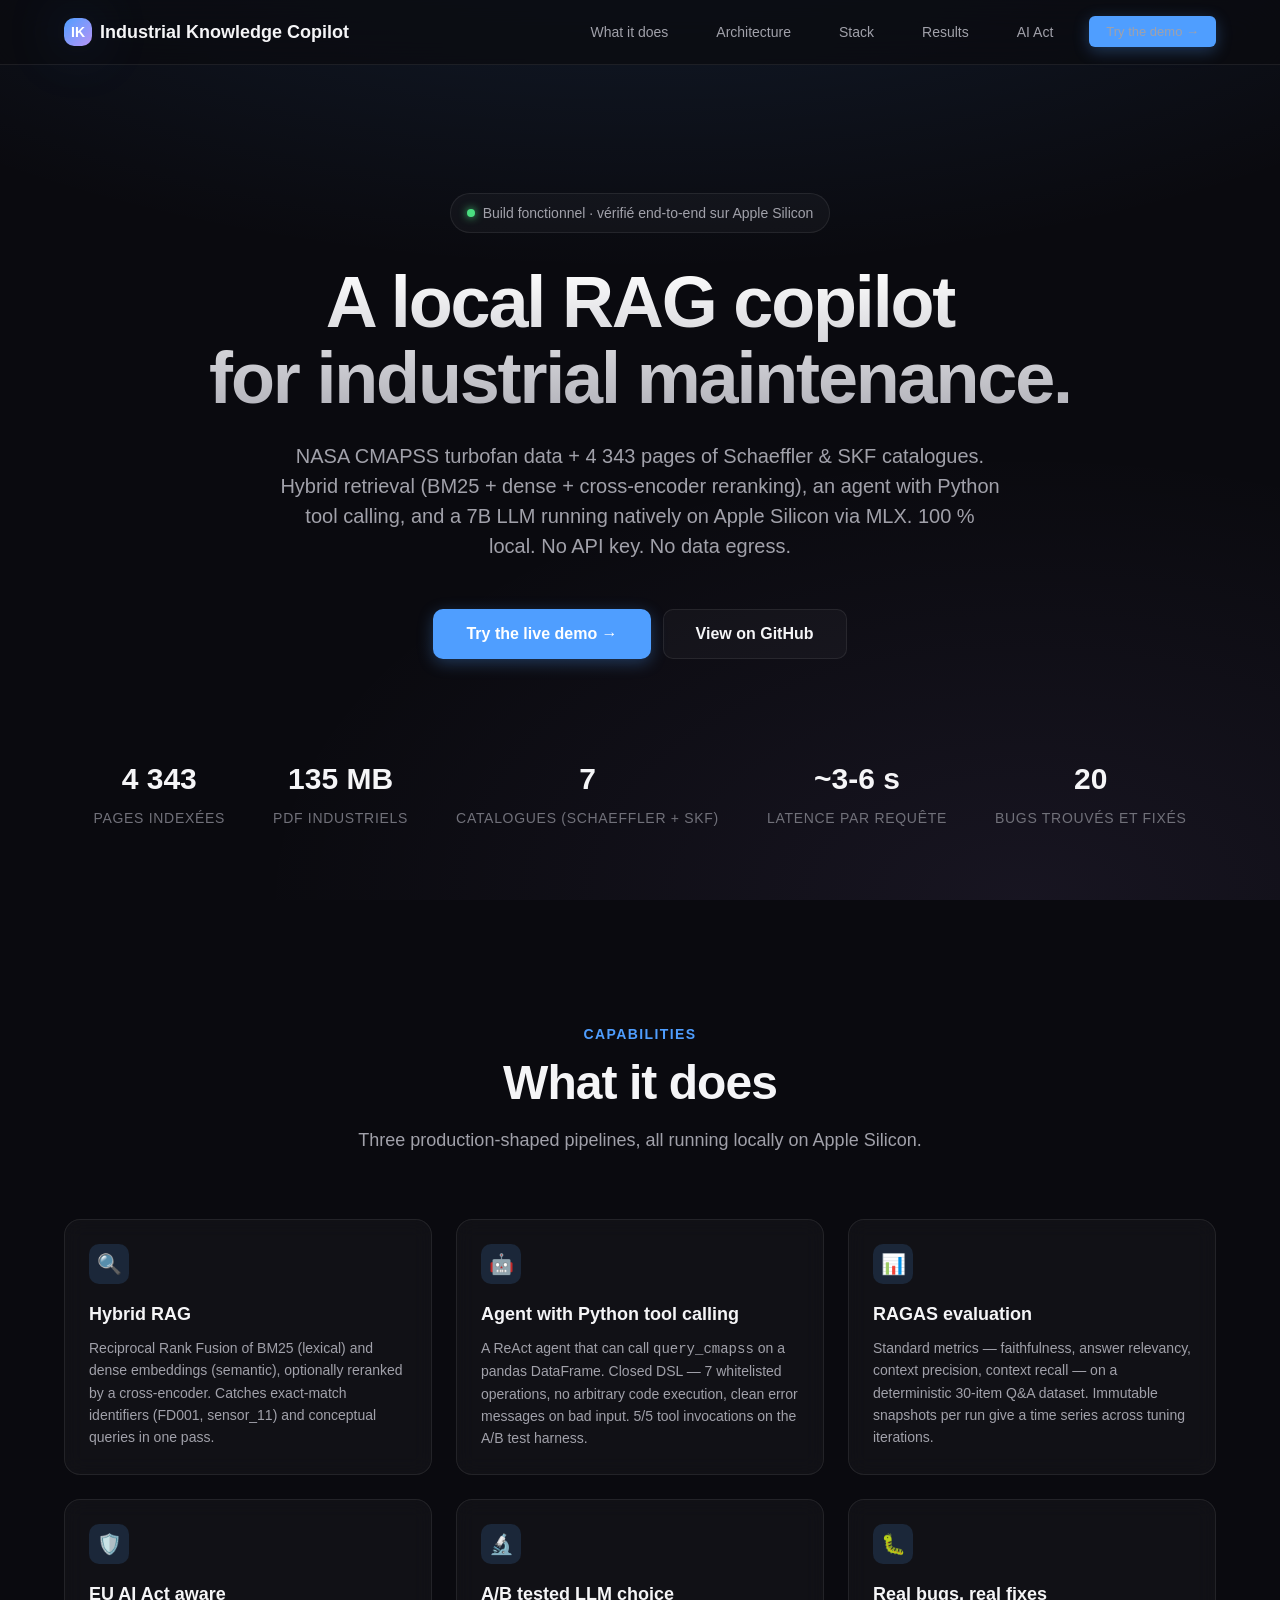
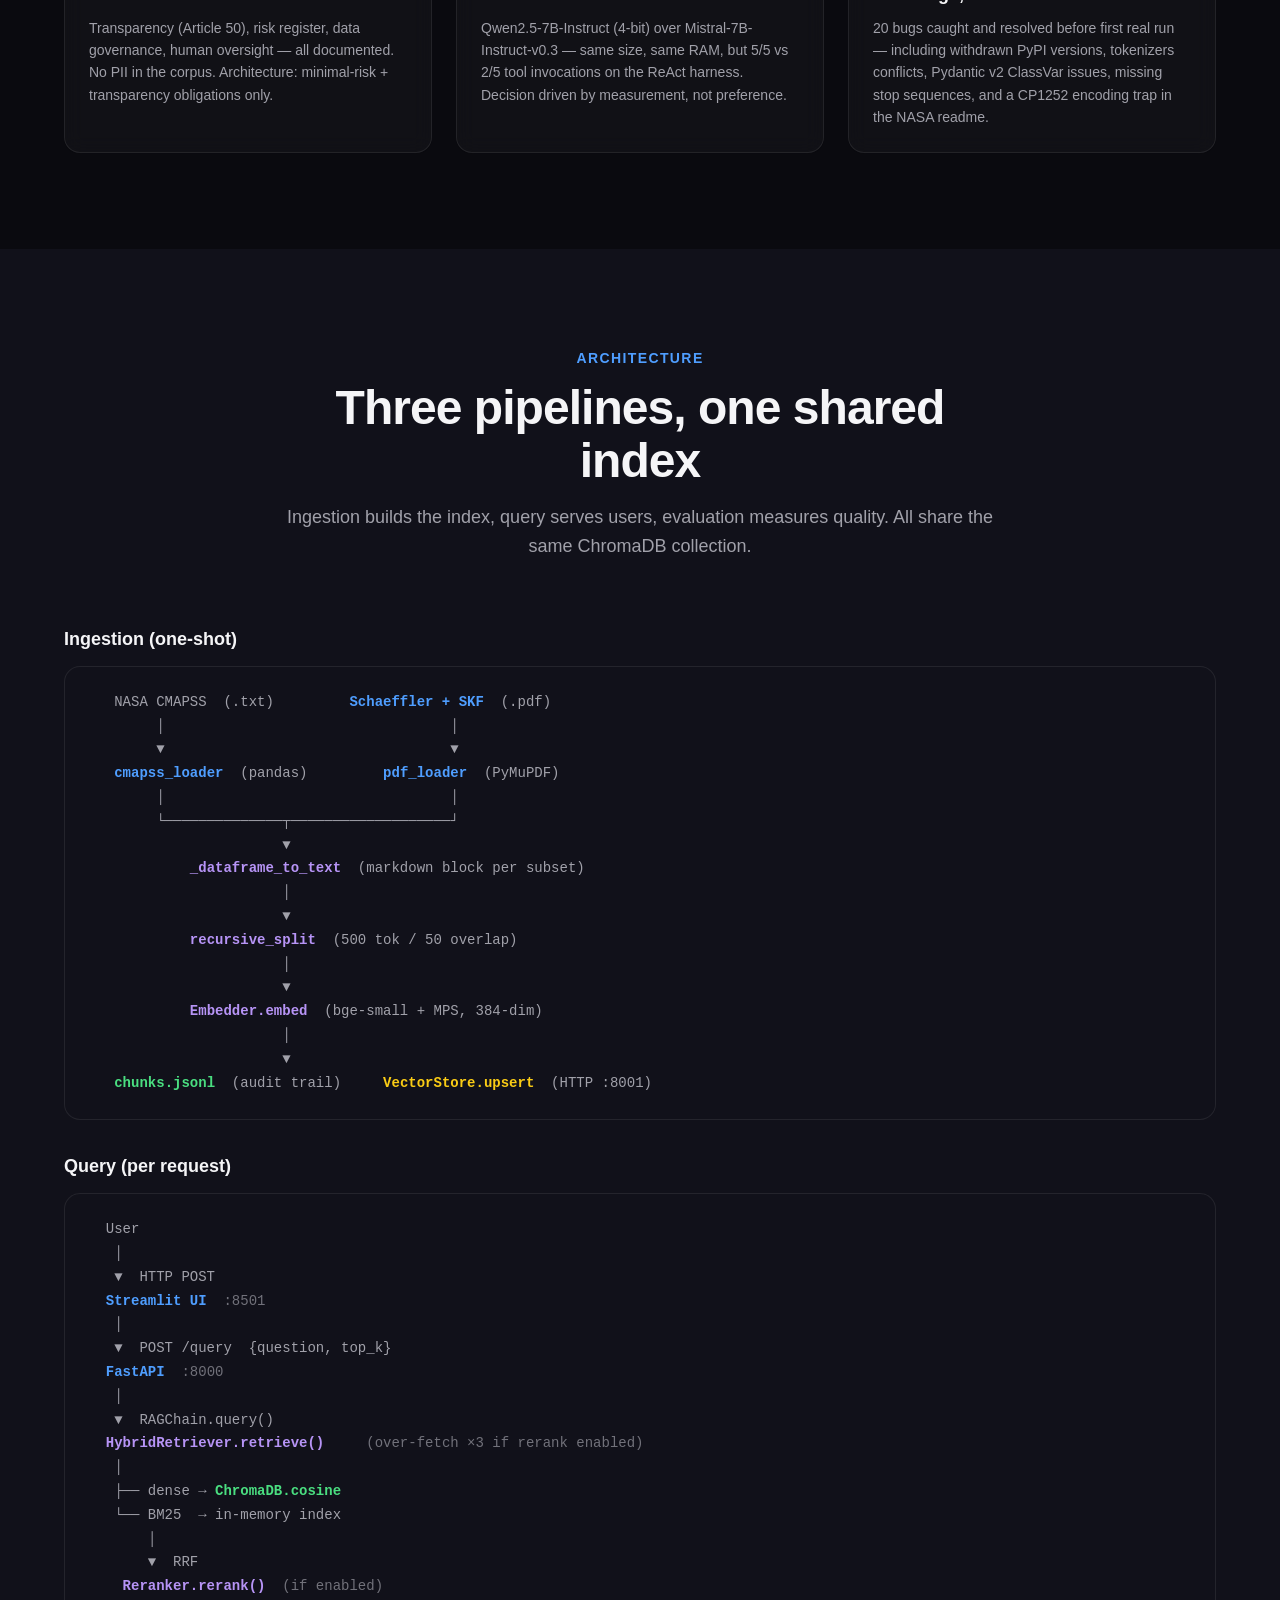
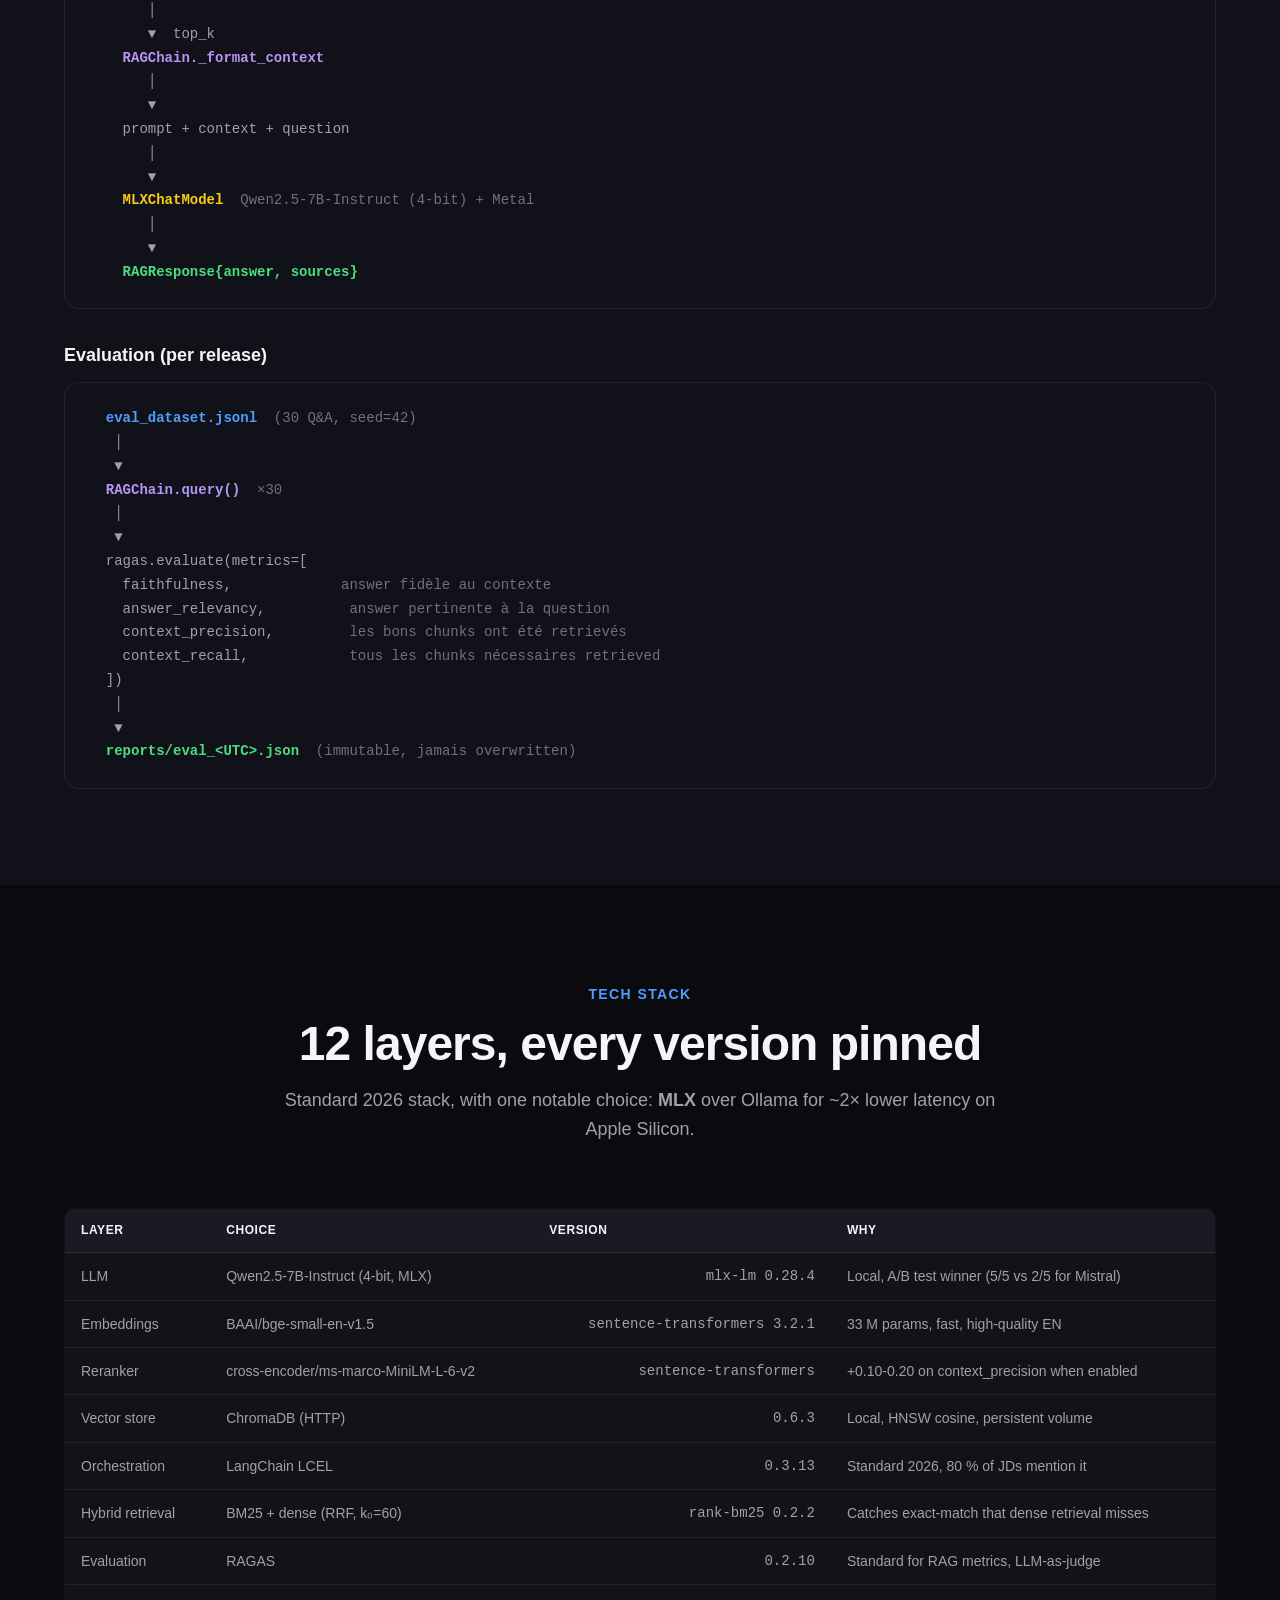
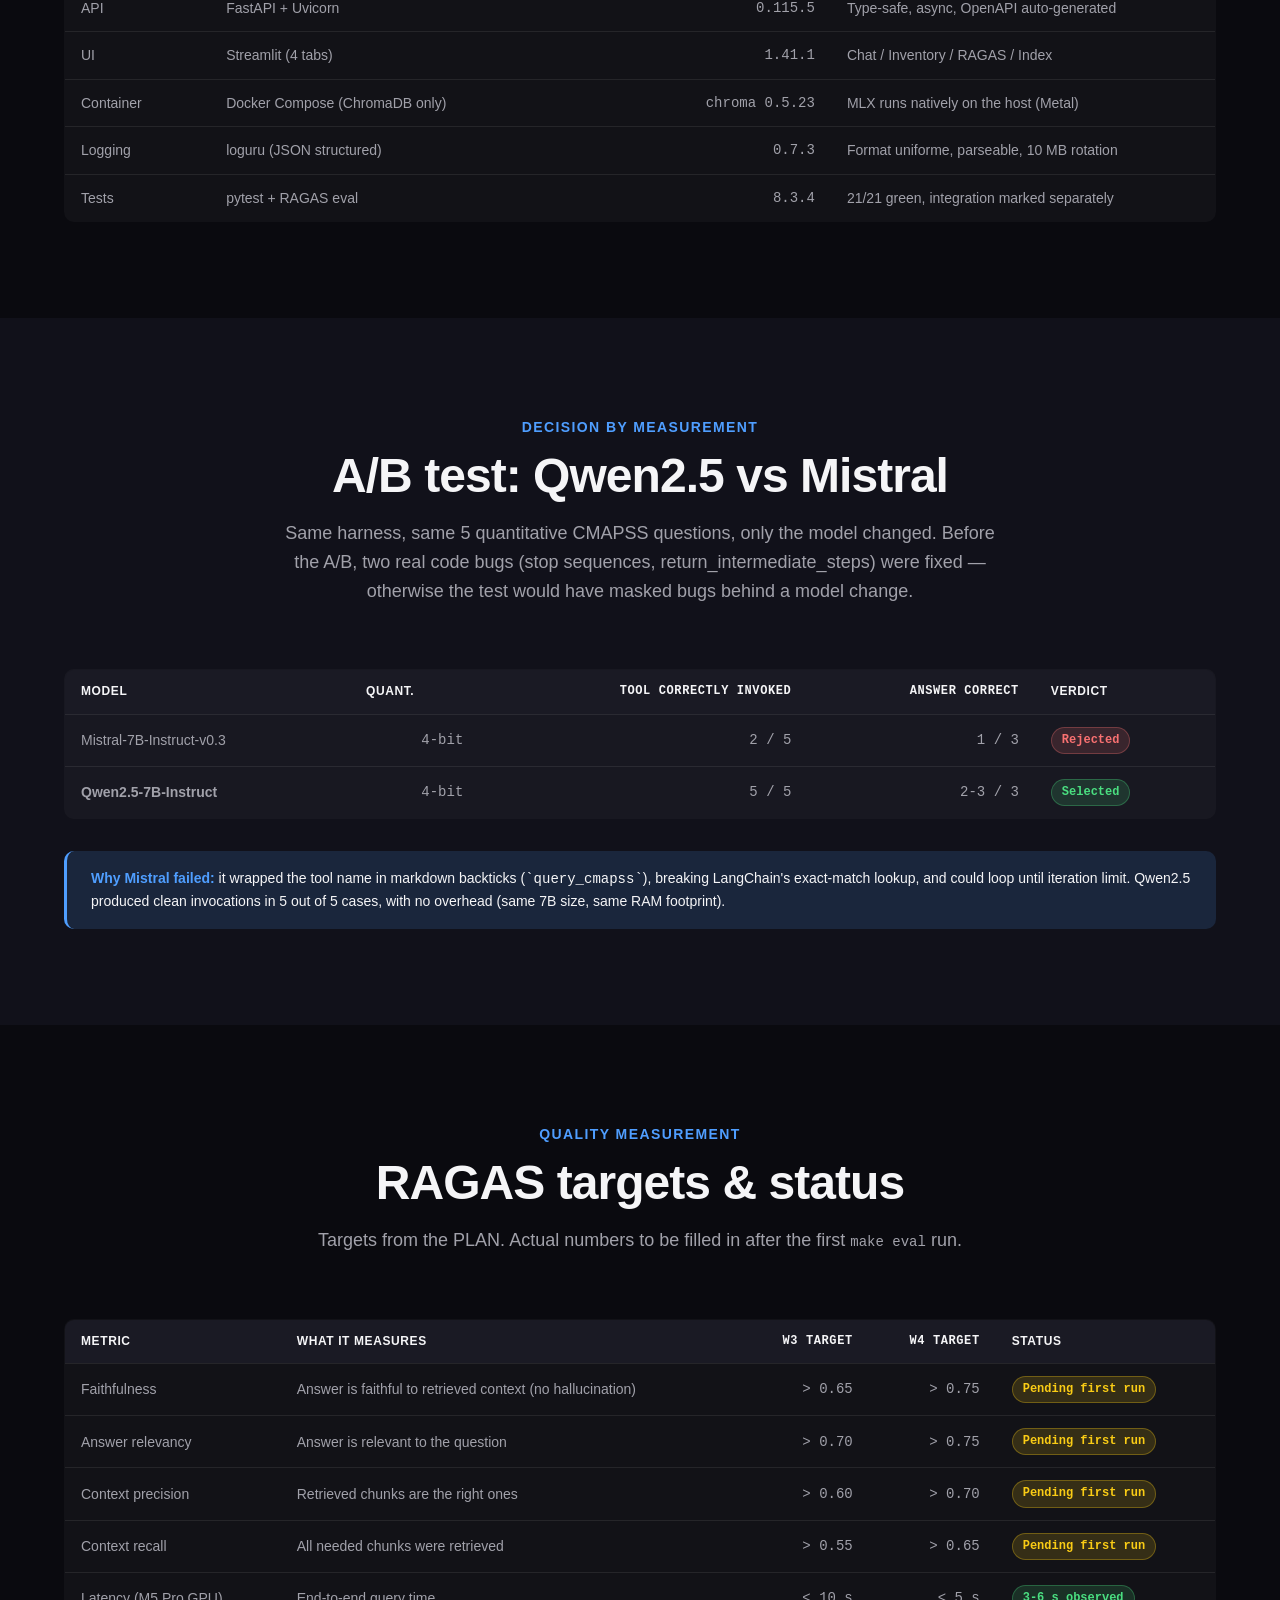
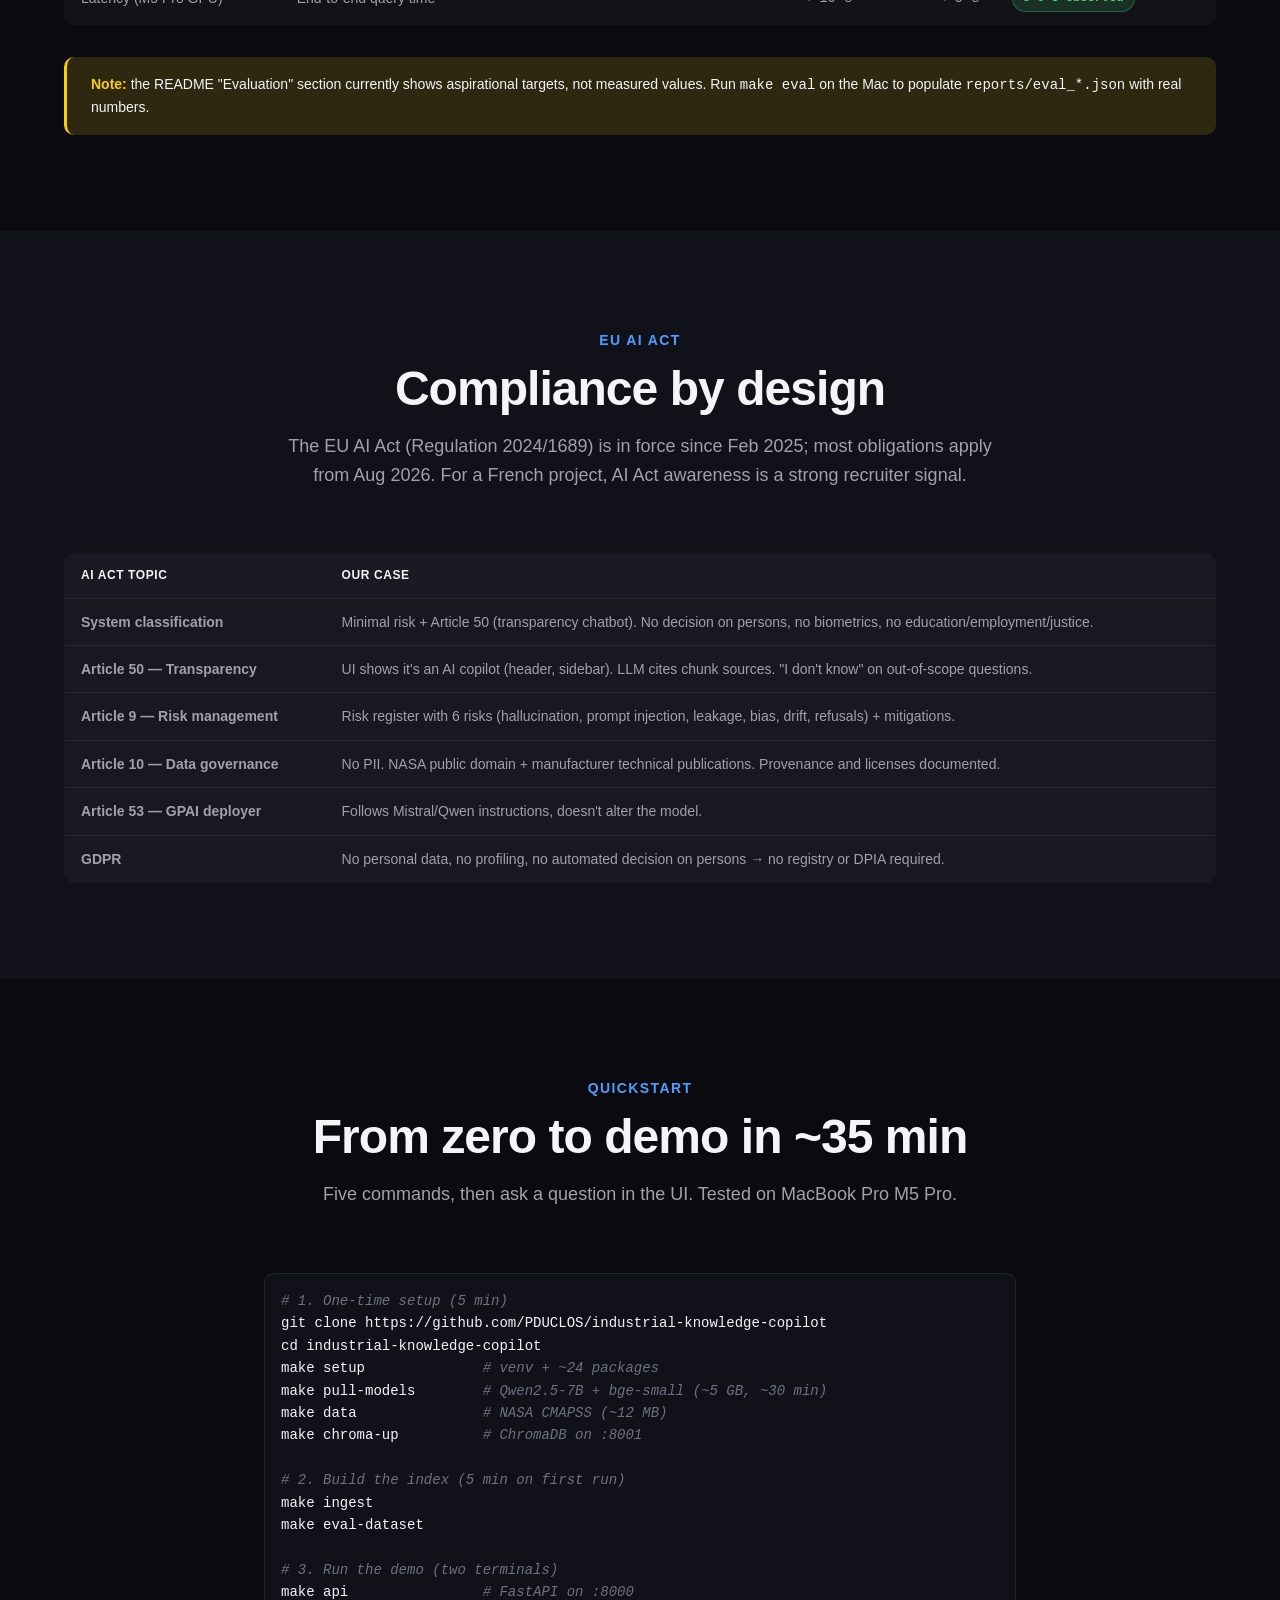
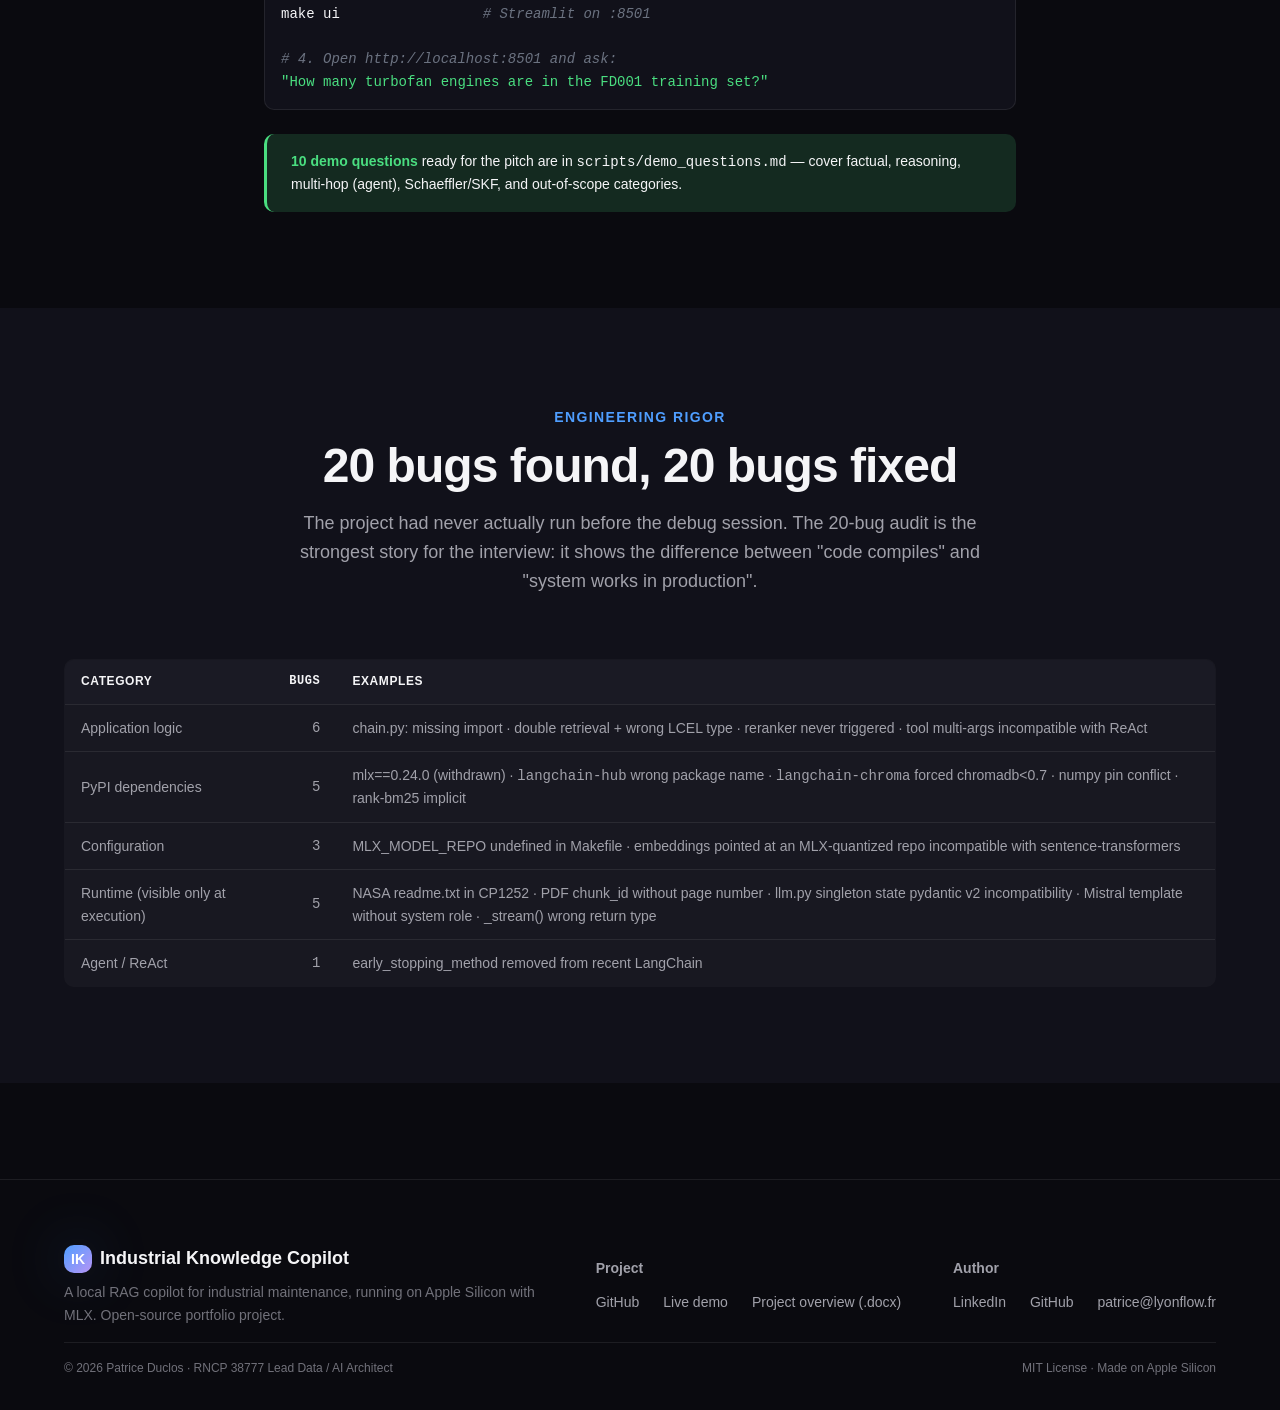
==== web/index.html @ 37fb7a14 "feat(web): pro landing page + interactive chat demo (HTML/CSS/vanilla JS) A static, no-build website" ====
<!DOCTYPE html>
<html lang="en">
<head>
    <meta charset="UTF-8">
    <meta name="viewport" content="width=device-width, initial-scale=1.0">
    <meta name="description" content="Industrial Knowledge Copilot — a local RAG copilot for industrial maintenance, running on Apple Silicon with MLX. Open-source portfolio project by Patrice Duclos.">
    <title>Industrial Knowledge Copilot — local RAG for industrial maintenance</title>
    <link rel="stylesheet" href="styles.css">
    <link rel="icon" href="data:image/svg+xml,%3Csvg xmlns='http://www.w3.org/2000/svg' viewBox='0 0 100 100'%3E%3Crect width='100' height='100' rx='20' fill='%234f9eff'/%3E%3Ctext x='50' y='68' font-size='60' font-family='-apple-system,sans-serif' font-weight='800' fill='white' text-anchor='middle'%3EIK%3C/text%3E%3C/svg%3E">
</head>
<body>

<!-- ============================ HEADER ============================ -->
<header class="site-header">
    <div class="container">
        <a href="index.html" class="brand">
            <div class="brand-mark">IK</div>
            <span>Industrial Knowledge Copilot</span>
        </a>
        <nav class="nav">
            <a href="#what">What it does</a>
            <a href="#architecture">Architecture</a>
            <a href="#stack">Stack</a>
            <a href="#results">Results</a>
            <a href="#ia-act">AI Act</a>
            <a href="demo.html" class="btn btn-primary" style="padding:8px 16px; font-size:13px;">Try the demo →</a>
        </nav>
    </div>
</header>

<!-- ============================ HERO ============================ -->
<section class="hero">
    <div class="container">
        <div class="hero-badge">
            <span class="hero-badge-dot"></span>
            Build fonctionnel · vérifié end-to-end sur Apple Silicon
        </div>

        <h1>A local RAG copilot<br>for industrial maintenance.</h1>

        <p class="lead">
            NASA CMAPSS turbofan data + 4 343 pages of Schaeffler &amp; SKF catalogues.
            Hybrid retrieval (BM25 + dense + cross-encoder reranking), an agent with
            Python tool calling, and a 7B LLM running natively on Apple Silicon via MLX.
            100 % local. No API key. No data egress.
        </p>

        <div class="hero-cta">
            <a href="demo.html" class="btn btn-primary btn-lg">
                Try the live demo →
            </a>
            <a href="https://github.com/PDUCLOS/industrial-knowledge-copilot" class="btn btn-secondary btn-lg">
                View on GitHub
            </a>
        </div>

        <div class="hero-stats">
            <div class="stat">
                <div class="stat-value">4 343</div>
                <div class="stat-label">Pages indexées</div>
            </div>
            <div class="stat">
                <div class="stat-value">135 MB</div>
                <div class="stat-label">PDF industriels</div>
            </div>
            <div class="stat">
                <div class="stat-value">7</div>
                <div class="stat-label">Catalogues (Schaeffler + SKF)</div>
            </div>
            <div class="stat">
                <div class="stat-value">~3-6 s</div>
                <div class="stat-label">Latence par requête</div>
            </div>
            <div class="stat">
                <div class="stat-value">20</div>
                <div class="stat-label">Bugs trouvés et fixés</div>
            </div>
        </div>
    </div>
</section>

<!-- ============================ WHAT IT DOES ============================ -->
<section class="section" id="what">
    <div class="container">
        <div class="section-header">
            <div class="section-eyebrow">Capabilities</div>
            <h2 class="section-title">What it does</h2>
            <p class="section-subtitle">
                Three production-shaped pipelines, all running locally on Apple Silicon.
            </p>
        </div>

        <div class="grid grid-3">
            <div class="card">
                <div class="card-icon">🔍</div>
                <div class="card-title">Hybrid RAG</div>
                <p class="card-text">
                    Reciprocal Rank Fusion of BM25 (lexical) and dense embeddings
                    (semantic), optionally reranked by a cross-encoder. Catches
                    exact-match identifiers (FD001, sensor_11) and conceptual
                    queries in one pass.
                </p>
            </div>

            <div class="card">
                <div class="card-icon">🤖</div>
                <div class="card-title">Agent with Python tool calling</div>
                <p class="card-text">
                    A ReAct agent that can call <code>query_cmapss</code> on a pandas
                    DataFrame. Closed DSL — 7 whitelisted operations, no arbitrary
                    code execution, clean error messages on bad input. 5/5 tool
                    invocations on the A/B test harness.
                </p>
            </div>

            <div class="card">
                <div class="card-icon">📊</div>
                <div class="card-title">RAGAS evaluation</div>
                <p class="card-text">
                    Standard metrics — faithfulness, answer relevancy, context
                    precision, context recall — on a deterministic 30-item Q&amp;A
                    dataset. Immutable snapshots per run give a time series across
                    tuning iterations.
                </p>
            </div>

            <div class="card">
                <div class="card-icon">🛡️</div>
                <div class="card-title">EU AI Act aware</div>
                <p class="card-text">
                    Transparency (Article 50), risk register, data governance,
                    human oversight — all documented. No PII in the corpus.
                    Architecture: minimal-risk + transparency obligations only.
                </p>
            </div>

            <div class="card">
                <div class="card-icon">🔬</div>
                <div class="card-title">A/B tested LLM choice</div>
                <p class="card-text">
                    Qwen2.5-7B-Instruct (4-bit) over Mistral-7B-Instruct-v0.3 — same
                    size, same RAM, but 5/5 vs 2/5 tool invocations on the
                    ReAct harness. Decision driven by measurement, not preference.
                </p>
            </div>

            <div class="card">
                <div class="card-icon">🐛</div>
                <div class="card-title">Real bugs, real fixes</div>
                <p class="card-text">
                    20 bugs caught and resolved before first real run — including
                    withdrawn PyPI versions, tokenizers conflicts, Pydantic v2
                    ClassVar issues, missing stop sequences, and a CP1252
                    encoding trap in the NASA readme.
                </p>
            </div>
        </div>
    </div>
</section>

<!-- ============================ ARCHITECTURE ============================ -->
<section class="section" id="architecture" style="background: var(--bg-secondary);">
    <div class="container">
        <div class="section-header">
            <div class="section-eyebrow">Architecture</div>
            <h2 class="section-title">Three pipelines, one shared index</h2>
            <p class="section-subtitle">
                Ingestion builds the index, query serves users, evaluation measures quality.
                All share the same ChromaDB collection.
            </p>
        </div>

        <h3 class="mt-6" style="font-size: var(--text-lg); margin-bottom: var(--space-3);">Ingestion (one-shot)</h3>
<div class="flow-diagram">   NASA CMAPSS  (.txt)         <span class="accent">Schaeffler + SKF</span>  (.pdf)
        │                                  │
        ▼                                  ▼
   <span class="accent">cmapss_loader</span>  (pandas)         <span class="accent">pdf_loader</span>  (PyMuPDF)
        │                                  │
        └──────────────┬───────────────────┘
                       ▼
            <span class="accent2">_dataframe_to_text</span>  (markdown block per subset)
                       │
                       ▼
            <span class="accent2">recursive_split</span>  (500 tok / 50 overlap)
                       │
                       ▼
            <span class="accent2">Embedder.embed</span>  (bge-small + MPS, 384-dim)
                       │
                       ▼
   <span class="success">chunks.jsonl</span>  (audit trail)     <span class="warning">VectorStore.upsert</span>  (HTTP :8001)</div>

        <h3 class="mt-6" style="font-size: var(--text-lg); margin-bottom: var(--space-3);">Query (per request)</h3>
<div class="flow-diagram">  User
   │
   ▼  HTTP POST
  <span class="accent">Streamlit UI</span>  <span class="dim">:8501</span>
   │
   ▼  POST /query  {question, top_k}
  <span class="accent">FastAPI</span>  <span class="dim">:8000</span>
   │
   ▼  RAGChain.query()
  <span class="accent2">HybridRetriever.retrieve()</span>     <span class="dim">(over-fetch ×3 if rerank enabled)</span>
   │
   ├── dense → <span class="success">ChromaDB.cosine</span>
   └── BM25  → in-memory index
       │
       ▼  RRF
    <span class="accent2">Reranker.rerank()</span>  <span class="dim">(if enabled)</span>
       │
       ▼  top_k
    <span class="accent2">RAGChain._format_context</span>
       │
       ▼
    prompt + context + question
       │
       ▼
    <span class="warning">MLXChatModel</span>  <span class="dim">Qwen2.5-7B-Instruct (4-bit) + Metal</span>
       │
       ▼
    <span class="success">RAGResponse{answer, sources}</span></div>

        <h3 class="mt-6" style="font-size: var(--text-lg); margin-bottom: var(--space-3);">Evaluation (per release)</h3>
<div class="flow-diagram">  <span class="accent">eval_dataset.jsonl</span>  <span class="dim">(30 Q&amp;A, seed=42)</span>
   │
   ▼
  <span class="accent2">RAGChain.query()</span>  <span class="dim">×30</span>
   │
   ▼
  ragas.evaluate(metrics=[
    faithfulness,             <span class="dim">answer fidèle au contexte</span>
    answer_relevancy,          <span class="dim">answer pertinente à la question</span>
    context_precision,         <span class="dim">les bons chunks ont été retrievés</span>
    context_recall,            <span class="dim">tous les chunks nécessaires retrieved</span>
  ])
   │
   ▼
  <span class="success">reports/eval_&lt;UTC&gt;.json</span>  <span class="dim">(immutable, jamais overwritten)</span></div>
    </div>
</section>

<!-- ============================ STACK ============================ -->
<section class="section" id="stack">
    <div class="container">
        <div class="section-header">
            <div class="section-eyebrow">Tech stack</div>
            <h2 class="section-title">12 layers, every version pinned</h2>
            <p class="section-subtitle">
                Standard 2026 stack, with one notable choice: <strong>MLX</strong> over Ollama
                for ~2× lower latency on Apple Silicon.
            </p>
        </div>

        <div style="overflow-x:auto;">
        <table class="data-table">
            <thead>
                <tr>
                    <th>Layer</th>
                    <th>Choice</th>
                    <th>Version</th>
                    <th>Why</th>
                </tr>
            </thead>
            <tbody>
                <tr><td>LLM</td><td>Qwen2.5-7B-Instruct (4-bit, MLX)</td><td class="num">mlx-lm 0.28.4</td><td>Local, A/B test winner (5/5 vs 2/5 for Mistral)</td></tr>
                <tr><td>Embeddings</td><td>BAAI/bge-small-en-v1.5</td><td class="num">sentence-transformers 3.2.1</td><td>33 M params, fast, high-quality EN</td></tr>
                <tr><td>Reranker</td><td>cross-encoder/ms-marco-MiniLM-L-6-v2</td><td class="num">sentence-transformers</td><td>+0.10-0.20 on context_precision when enabled</td></tr>
                <tr><td>Vector store</td><td>ChromaDB (HTTP)</td><td class="num">0.6.3</td><td>Local, HNSW cosine, persistent volume</td></tr>
                <tr><td>Orchestration</td><td>LangChain LCEL</td><td class="num">0.3.13</td><td>Standard 2026, 80 % of JDs mention it</td></tr>
                <tr><td>Hybrid retrieval</td><td>BM25 + dense (RRF, k₀=60)</td><td class="num">rank-bm25 0.2.2</td><td>Catches exact-match that dense retrieval misses</td></tr>
                <tr><td>Evaluation</td><td>RAGAS</td><td class="num">0.2.10</td><td>Standard for RAG metrics, LLM-as-judge</td></tr>
                <tr><td>API</td><td>FastAPI + Uvicorn</td><td class="num">0.115.5</td><td>Type-safe, async, OpenAPI auto-generated</td></tr>
                <tr><td>UI</td><td>Streamlit (4 tabs)</td><td class="num">1.41.1</td><td>Chat / Inventory / RAGAS / Index</td></tr>
                <tr><td>Container</td><td>Docker Compose (ChromaDB only)</td><td class="num">chroma 0.5.23</td><td>MLX runs natively on the host (Metal)</td></tr>
                <tr><td>Logging</td><td>loguru (JSON structured)</td><td class="num">0.7.3</td><td>Format uniforme, parseable, 10 MB rotation</td></tr>
                <tr><td>Tests</td><td>pytest + RAGAS eval</td><td class="num">8.3.4</td><td>21/21 green, integration marked separately</td></tr>
            </tbody>
        </table>
        </div>
    </div>
</section>

<!-- ============================ A/B TEST ============================ -->
<section class="section" id="ab-test" style="background: var(--bg-secondary);">
    <div class="container">
        <div class="section-header">
            <div class="section-eyebrow">Decision by measurement</div>
            <h2 class="section-title">A/B test: Qwen2.5 vs Mistral</h2>
            <p class="section-subtitle">
                Same harness, same 5 quantitative CMAPSS questions, only the model changed.
                Before the A/B, two real code bugs (stop sequences, return_intermediate_steps)
                were fixed — otherwise the test would have masked bugs behind a model change.
            </p>
        </div>

        <div style="overflow-x:auto;">
        <table class="data-table">
            <thead>
                <tr>
                    <th>Model</th>
                    <th>Quant.</th>
                    <th class="num">Tool correctly invoked</th>
                    <th class="num">Answer correct</th>
                    <th>Verdict</th>
                </tr>
            </thead>
            <tbody>
                <tr>
                    <td>Mistral-7B-Instruct-v0.3</td>
                    <td class="num">4-bit</td>
                    <td class="num">2 / 5</td>
                    <td class="num">1 / 3</td>
                    <td><span class="badge badge-danger">Rejected</span></td>
                </tr>
                <tr>
                    <td><strong>Qwen2.5-7B-Instruct</strong></td>
                    <td class="num">4-bit</td>
                    <td class="num">5 / 5</td>
                    <td class="num">2-3 / 3</td>
                    <td><span class="badge badge-success">Selected</span></td>
                </tr>
            </tbody>
        </table>
        </div>

        <div class="callout mt-6">
            <strong>Why Mistral failed:</strong> it wrapped the tool name in markdown
            backticks (<code>`query_cmapss`</code>), breaking LangChain's exact-match lookup,
            and could loop until iteration limit. Qwen2.5 produced clean invocations
            in 5 out of 5 cases, with no overhead (same 7B size, same RAM footprint).
        </div>
    </div>
</section>

<!-- ============================ RESULTS ============================ -->
<section class="section" id="results">
    <div class="container">
        <div class="section-header">
            <div class="section-eyebrow">Quality measurement</div>
            <h2 class="section-title">RAGAS targets &amp; status</h2>
            <p class="section-subtitle">
                Targets from the PLAN. Actual numbers to be filled in after the first
                <code>make eval</code> run.
            </p>
        </div>

        <div style="overflow-x:auto;">
        <table class="data-table">
            <thead>
                <tr>
                    <th>Metric</th>
                    <th>What it measures</th>
                    <th class="num">W3 target</th>
                    <th class="num">W4 target</th>
                    <th>Status</th>
                </tr>
            </thead>
            <tbody>
                <tr>
                    <td>Faithfulness</td>
                    <td>Answer is faithful to retrieved context (no hallucination)</td>
                    <td class="num">&gt; 0.65</td>
                    <td class="num">&gt; 0.75</td>
                    <td><span class="badge badge-warning">Pending first run</span></td>
                </tr>
                <tr>
                    <td>Answer relevancy</td>
                    <td>Answer is relevant to the question</td>
                    <td class="num">&gt; 0.70</td>
                    <td class="num">&gt; 0.75</td>
                    <td><span class="badge badge-warning">Pending first run</span></td>
                </tr>
                <tr>
                    <td>Context precision</td>
                    <td>Retrieved chunks are the right ones</td>
                    <td class="num">&gt; 0.60</td>
                    <td class="num">&gt; 0.70</td>
                    <td><span class="badge badge-warning">Pending first run</span></td>
                </tr>
                <tr>
                    <td>Context recall</td>
                    <td>All needed chunks were retrieved</td>
                    <td class="num">&gt; 0.55</td>
                    <td class="num">&gt; 0.65</td>
                    <td><span class="badge badge-warning">Pending first run</span></td>
                </tr>
                <tr>
                    <td>Latency (M5 Pro GPU)</td>
                    <td>End-to-end query time</td>
                    <td class="num">&lt; 10 s</td>
                    <td class="num">&lt; 5 s</td>
                    <td><span class="badge badge-success">3-6 s observed</span></td>
                </tr>
            </tbody>
        </table>
        </div>

        <div class="callout callout-warning mt-6">
            <strong>Note:</strong> the README "Evaluation" section currently shows
            aspirational targets, not measured values. Run <code>make eval</code> on
            the Mac to populate <code>reports/eval_*.json</code> with real numbers.
        </div>
    </div>
</section>

<!-- ============================ AI ACT ============================ -->
<section class="section" id="ia-act" style="background: var(--bg-secondary);">
    <div class="container">
        <div class="section-header">
            <div class="section-eyebrow">EU AI Act</div>
            <h2 class="section-title">Compliance by design</h2>
            <p class="section-subtitle">
                The EU AI Act (Regulation 2024/1689) is in force since Feb 2025; most
                obligations apply from Aug 2026. For a French project, AI Act
                awareness is a strong recruiter signal.
            </p>
        </div>

        <div style="overflow-x:auto;">
        <table class="data-table">
            <thead>
                <tr>
                    <th>AI Act topic</th>
                    <th>Our case</th>
                </tr>
            </thead>
            <tbody>
                <tr><td><strong>System classification</strong></td><td>Minimal risk + Article 50 (transparency chatbot). No decision on persons, no biometrics, no education/employment/justice.</td></tr>
                <tr><td><strong>Article 50 — Transparency</strong></td><td>UI shows it's an AI copilot (header, sidebar). LLM cites chunk sources. "I don't know" on out-of-scope questions.</td></tr>
                <tr><td><strong>Article 9 — Risk management</strong></td><td>Risk register with 6 risks (hallucination, prompt injection, leakage, bias, drift, refusals) + mitigations.</td></tr>
                <tr><td><strong>Article 10 — Data governance</strong></td><td>No PII. NASA public domain + manufacturer technical publications. Provenance and licenses documented.</td></tr>
                <tr><td><strong>Article 53 — GPAI deployer</strong></td><td>Follows Mistral/Qwen instructions, doesn't alter the model.</td></tr>
                <tr><td><strong>GDPR</strong></td><td>No personal data, no profiling, no automated decision on persons → no registry or DPIA required.</td></tr>
            </tbody>
        </table>
        </div>
    </div>
</section>

<!-- ============================ QUICKSTART ============================ -->
<section class="section" id="quickstart">
    <div class="container-narrow">
        <div class="section-header">
            <div class="section-eyebrow">Quickstart</div>
            <h2 class="section-title">From zero to demo in ~35 min</h2>
            <p class="section-subtitle">
                Five commands, then ask a question in the UI. Tested on MacBook Pro M5 Pro.
            </p>
        </div>

        <pre class="code-block"><span class="c"># 1. One-time setup (5 min)</span>
git clone https://github.com/PDUCLOS/industrial-knowledge-copilot
cd industrial-knowledge-copilot
make setup              <span class="c"># venv + ~24 packages</span>
make pull-models        <span class="c"># Qwen2.5-7B + bge-small (~5 GB, ~30 min)</span>
make data               <span class="c"># NASA CMAPSS (~12 MB)</span>
make chroma-up          <span class="c"># ChromaDB on :8001</span>

<span class="c"># 2. Build the index (5 min on first run)</span>
make ingest
make eval-dataset

<span class="c"># 3. Run the demo (two terminals)</span>
make api                <span class="c"># FastAPI on :8000</span>
make ui                 <span class="c"># Streamlit on :8501</span>

<span class="c"># 4. Open http://localhost:8501 and ask:</span>
<span class="s">"How many turbofan engines are in the FD001 training set?"</span></pre>

        <div class="callout callout-success mt-5">
            <strong>10 demo questions</strong> ready for the pitch are in
            <code>scripts/demo_questions.md</code> — cover factual, reasoning,
            multi-hop (agent), Schaeffler/SKF, and out-of-scope categories.
        </div>
    </div>
</section>

<!-- ============================ BUGS ============================ -->
<section class="section" id="bugs" style="background: var(--bg-secondary);">
    <div class="container">
        <div class="section-header">
            <div class="section-eyebrow">Engineering rigor</div>
            <h2 class="section-title">20 bugs found, 20 bugs fixed</h2>
            <p class="section-subtitle">
                The project had never actually run before the debug session. The
                20-bug audit is the strongest story for the interview: it shows the
                difference between "code compiles" and "system works in production".
            </p>
        </div>

        <div style="overflow-x:auto;">
        <table class="data-table">
            <thead>
                <tr>
                    <th>Category</th>
                    <th class="num">Bugs</th>
                    <th>Examples</th>
                </tr>
            </thead>
            <tbody>
                <tr>
                    <td>Application logic</td>
                    <td class="num">6</td>
                    <td>chain.py: missing import · double retrieval + wrong LCEL type · reranker never triggered · tool multi-args incompatible with ReAct</td>
                </tr>
                <tr>
                    <td>PyPI dependencies</td>
                    <td class="num">5</td>
                    <td>mlx==0.24.0 (withdrawn) · <code>langchain-hub</code> wrong package name · <code>langchain-chroma</code> forced chromadb&lt;0.7 · numpy pin conflict · rank-bm25 implicit</td>
                </tr>
                <tr>
                    <td>Configuration</td>
                    <td class="num">3</td>
                    <td>MLX_MODEL_REPO undefined in Makefile · embeddings pointed at an MLX-quantized repo incompatible with sentence-transformers</td>
                </tr>
                <tr>
                    <td>Runtime (visible only at execution)</td>
                    <td class="num">5</td>
                    <td>NASA readme.txt in CP1252 · PDF chunk_id without page number · llm.py singleton state pydantic v2 incompatibility · Mistral template without system role · _stream() wrong return type</td>
                </tr>
                <tr>
                    <td>Agent / ReAct</td>
                    <td class="num">1</td>
                    <td>early_stopping_method removed from recent LangChain</td>
                </tr>
            </tbody>
        </table>
        </div>
    </div>
</section>

<!-- ============================ FOOTER ============================ -->
<footer class="site-footer">
    <div class="container">
        <div class="flex flex-between">
            <div>
                <div class="brand" style="margin-bottom: 8px;">
                    <div class="brand-mark">IK</div>
                    <span>Industrial Knowledge Copilot</span>
                </div>
                <p class="dim" style="max-width: 480px;">
                    A local RAG copilot for industrial maintenance, running on Apple
                    Silicon with MLX. Open-source portfolio project.
                </p>
            </div>
            <div>
                <h4 style="font-size: var(--text-sm); color: var(--text-secondary); margin-bottom: 12px;">Project</h4>
                <div class="footer-links">
                    <a href="https://github.com/PDUCLOS/industrial-knowledge-copilot">GitHub</a>
                    <a href="demo.html">Live demo</a>
                    <a href="docs/PROJECT_OVERVIEW.docx">Project overview (.docx)</a>
                </div>
            </div>
            <div>
                <h4 style="font-size: var(--text-sm); color: var(--text-secondary); margin-bottom: 12px;">Author</h4>
                <div class="footer-links">
                    <a href="https://www.linkedin.com/in/patriceduclos/">LinkedIn</a>
                    <a href="https://github.com/PDUCLOS">GitHub</a>
                    <a href="mailto:patrice@lyonflow.fr">patrice@lyonflow.fr</a>
                </div>
            </div>
        </div>
        <div class="footer-meta">
            <span>© 2026 Patrice Duclos · RNCP 38777 Lead Data / AI Architect</span>
            <span>MIT License · Made on Apple Silicon</span>
        </div>
    </div>
</footer>

</body>
</html>
---- web/styles.css ----
/* ===========================================================================
   Industrial Knowledge Copilot — styles.css
   Modern dark-mode design, glassmorphism, responsive.
   No external dependencies. All system fonts.
   =========================================================================== */

/* ---- Design tokens (CSS custom properties) -------------------------------- */

:root {
    /* Color palette */
    --bg-primary: #0a0a0f;
    --bg-secondary: #11111a;
    --bg-tertiary: #1a1a24;
    --surface: rgba(255, 255, 255, 0.03);
    --surface-hover: rgba(255, 255, 255, 0.06);
    --border: rgba(255, 255, 255, 0.08);
    --border-hover: rgba(255, 255, 255, 0.16);

    --text-primary: #f5f5f7;
    --text-secondary: #a1a1aa;
    --text-tertiary: #71717a;
    --text-inverse: #0a0a0f;

    --accent: #4f9eff;
    --accent-hover: #6bb1ff;
    --accent-dim: rgba(79, 158, 255, 0.15);
    --accent2: #b794f6;
    --accent2-dim: rgba(183, 148, 246, 0.15);

    --success: #4ade80;
    --success-dim: rgba(74, 222, 128, 0.15);
    --warning: #facc15;
    --warning-dim: rgba(250, 204, 21, 0.15);
    --danger: #f87171;
    --danger-dim: rgba(248, 113, 113, 0.15);

    /* Typography */
    --font-sans: -apple-system, BlinkMacSystemFont, "Segoe UI", "Inter",
        Roboto, "Helvetica Neue", Arial, sans-serif;
    --font-mono: "SF Mono", "JetBrains Mono", Menlo, Monaco, Consolas,
        "Liberation Mono", "Courier New", monospace;

    --text-xs: 0.75rem;     /* 12px */
    --text-sm: 0.875rem;    /* 14px */
    --text-base: 1rem;      /* 16px */
    --text-lg: 1.125rem;    /* 18px */
    --text-xl: 1.25rem;     /* 20px */
    --text-2xl: 1.5rem;     /* 24px */
    --text-3xl: 1.875rem;   /* 30px */
    --text-4xl: 2.25rem;    /* 36px */
    --text-5xl: 3rem;       /* 48px */
    --text-6xl: 3.75rem;    /* 60px */
    --text-7xl: 4.5rem;     /* 72px */

    /* Spacing scale */
    --space-1: 0.25rem;  /* 4px */
    --space-2: 0.5rem;   /* 8px */
    --space-3: 0.75rem;  /* 12px */
    --space-4: 1rem;     /* 16px */
    --space-5: 1.5rem;   /* 24px */
    --space-6: 2rem;     /* 32px */
    --space-8: 3rem;     /* 48px */
    --space-10: 4rem;    /* 64px */
    --space-12: 6rem;    /* 96px */
    --space-16: 8rem;    /* 128px */

    /* Radii */
    --radius-sm: 6px;
    --radius-md: 10px;
    --radius-lg: 16px;
    --radius-xl: 24px;
    --radius-full: 999px;

    /* Shadows */
    --shadow-sm: 0 1px 2px rgba(0, 0, 0, 0.4);
    --shadow-md: 0 4px 12px rgba(0, 0, 0, 0.5);
    --shadow-lg: 0 12px 32px rgba(0, 0, 0, 0.6);
    --shadow-glow: 0 0 60px rgba(79, 158, 255, 0.25);

    /* Transitions */
    --transition-fast: 150ms cubic-bezier(0.4, 0, 0.2, 1);
    --transition-base: 250ms cubic-bezier(0.4, 0, 0.2, 1);
    --transition-slow: 400ms cubic-bezier(0.4, 0, 0.2, 1);

    /* Layout */
    --max-width: 1200px;
    --max-width-narrow: 800px;
}

/* ---- Reset & base --------------------------------------------------------- */

*, *::before, *::after {
    box-sizing: border-box;
    margin: 0;
    padding: 0;
}

html {
    scroll-behavior: smooth;
    -webkit-font-smoothing: antialiased;
    -moz-osx-font-smoothing: grayscale;
}

body {
    font-family: var(--font-sans);
    font-size: var(--text-base);
    line-height: 1.6;
    color: var(--text-primary);
    background: var(--bg-primary);
    min-height: 100vh;
    overflow-x: hidden;
    /* Subtle radial gradient background */
    background-image:
        radial-gradient(ellipse 80% 50% at 50% -20%, rgba(79, 158, 255, 0.15), transparent),
        radial-gradient(ellipse 60% 50% at 80% 100%, rgba(183, 148, 246, 0.08), transparent);
    background-attachment: fixed;
}

a {
    color: var(--accent);
    text-decoration: none;
    transition: color var(--transition-fast);
}
a:hover {
    color: var(--accent-hover);
}

code, pre {
    font-family: var(--font-mono);
    font-size: var(--text-sm);
}

::selection {
    background: var(--accent-dim);
    color: var(--text-primary);
}

/* ---- Layout helpers ------------------------------------------------------- */

.container {
    width: 100%;
    max-width: var(--max-width);
    margin: 0 auto;
    padding: 0 var(--space-5);
}

.container-narrow {
    max-width: var(--max-width-narrow);
    margin: 0 auto;
    padding: 0 var(--space-5);
}

.section {
    padding: var(--space-12) 0;
}

.section-tight {
    padding: var(--space-8) 0;
}

.grid {
    display: grid;
    gap: var(--space-5);
}
.grid-2 { grid-template-columns: repeat(2, 1fr); }
.grid-3 { grid-template-columns: repeat(3, 1fr); }
.grid-4 { grid-template-columns: repeat(4, 1fr); }

@media (max-width: 900px) {
    .grid-2, .grid-3, .grid-4 {
        grid-template-columns: 1fr;
    }
}

.flex {
    display: flex;
    gap: var(--space-4);
}
.flex-center {
    align-items: center;
    justify-content: center;
}
.flex-between {
    align-items: center;
    justify-content: space-between;
}

/* ---- Header / nav --------------------------------------------------------- */

.site-header {
    position: sticky;
    top: 0;
    z-index: 100;
    backdrop-filter: blur(20px);
    -webkit-backdrop-filter: blur(20px);
    background: rgba(10, 10, 15, 0.7);
    border-bottom: 1px solid var(--border);
}

.site-header .container {
    display: flex;
    align-items: center;
    justify-content: space-between;
    height: 64px;
}

.brand {
    display: flex;
    align-items: center;
    gap: var(--space-2);
    font-weight: 700;
    font-size: var(--text-lg);
    color: var(--text-primary);
}
.brand-mark {
    width: 28px;
    height: 28px;
    border-radius: var(--radius-md);
    background: linear-gradient(135deg, var(--accent), var(--accent2));
    display: grid;
    place-items: center;
    font-size: 14px;
    color: white;
    box-shadow: var(--shadow-glow);
}

.nav {
    display: flex;
    align-items: center;
    gap: var(--space-5);
}
.nav a {
    color: var(--text-secondary);
    font-size: var(--text-sm);
    font-weight: 500;
    padding: var(--space-2) var(--space-3);
    border-radius: var(--radius-sm);
    transition: all var(--transition-fast);
}
.nav a:hover {
    color: var(--text-primary);
    background: var(--surface-hover);
}

/* ---- Buttons -------------------------------------------------------------- */

.btn {
    display: inline-flex;
    align-items: center;
    gap: var(--space-2);
    padding: var(--space-3) var(--space-5);
    font-family: inherit;
    font-size: var(--text-sm);
    font-weight: 600;
    line-height: 1;
    border: 1px solid transparent;
    border-radius: var(--radius-md);
    cursor: pointer;
    transition: all var(--transition-fast);
    text-decoration: none;
    white-space: nowrap;
}

.btn-primary {
    background: var(--accent);
    color: white;
    box-shadow: 0 4px 16px rgba(79, 158, 255, 0.3);
}
.btn-primary:hover {
    background: var(--accent-hover);
    color: white;
    transform: translateY(-1px);
    box-shadow: 0 6px 24px rgba(79, 158, 255, 0.4);
}

.btn-secondary {
    background: var(--surface);
    color: var(--text-primary);
    border-color: var(--border);
}
.btn-secondary:hover {
    background: var(--surface-hover);
    border-color: var(--border-hover);
    color: var(--text-primary);
}

.btn-ghost {
    background: transparent;
    color: var(--text-secondary);
}
.btn-ghost:hover {
    color: var(--text-primary);
    background: var(--surface);
}

.btn-lg {
    padding: var(--space-4) var(--space-6);
    font-size: var(--text-base);
}

/* ---- Hero ----------------------------------------------------------------- */

.hero {
    padding: var(--space-16) 0 var(--space-12);
    text-align: center;
}

.hero-badge {
    display: inline-flex;
    align-items: center;
    gap: var(--space-2);
    padding: var(--space-2) var(--space-4);
    background: var(--surface);
    border: 1px solid var(--border);
    border-radius: var(--radius-full);
    font-size: var(--text-sm);
    color: var(--text-secondary);
    margin-bottom: var(--space-6);
}
.hero-badge-dot {
    width: 8px;
    height: 8px;
    border-radius: 50%;
    background: var(--success);
    box-shadow: 0 0 8px var(--success);
    animation: pulse 2s infinite;
}
@keyframes pulse {
    0%, 100% { opacity: 1; }
    50% { opacity: 0.5; }
}

.hero h1 {
    font-size: clamp(var(--text-5xl), 8vw, var(--text-7xl));
    line-height: 1.05;
    font-weight: 800;
    letter-spacing: -0.03em;
    margin-bottom: var(--space-5);
    background: linear-gradient(180deg, #ffffff 0%, #b0b0b8 100%);
    -webkit-background-clip: text;
    background-clip: text;
    -webkit-text-fill-color: transparent;
}

.hero p.lead {
    font-size: var(--text-xl);
    line-height: 1.5;
    color: var(--text-secondary);
    max-width: 720px;
    margin: 0 auto var(--space-8);
}

.hero-cta {
    display: inline-flex;
    gap: var(--space-3);
    flex-wrap: wrap;
    justify-content: center;
}

.hero-stats {
    display: flex;
    justify-content: center;
    gap: var(--space-8);
    margin-top: var(--space-12);
    flex-wrap: wrap;
}
.stat {
    text-align: center;
}
.stat-value {
    font-size: var(--text-3xl);
    font-weight: 700;
    color: var(--text-primary);
    font-variant-numeric: tabular-nums;
}
.stat-label {
    font-size: var(--text-sm);
    color: var(--text-tertiary);
    text-transform: uppercase;
    letter-spacing: 0.05em;
    margin-top: var(--space-1);
}

/* ---- Cards ---------------------------------------------------------------- */

.card {
    background: var(--surface);
    border: 1px solid var(--border);
    border-radius: var(--radius-lg);
    padding: var(--space-5);
    transition: all var(--transition-base);
    backdrop-filter: blur(10px);
}
.card:hover {
    border-color: var(--border-hover);
    background: var(--surface-hover);
    transform: translateY(-2px);
}

.card-icon {
    width: 40px;
    height: 40px;
    border-radius: var(--radius-md);
    background: var(--accent-dim);
    color: var(--accent);
    display: grid;
    place-items: center;
    font-size: var(--text-xl);
    margin-bottom: var(--space-4);
}
.card-title {
    font-size: var(--text-lg);
    font-weight: 600;
    color: var(--text-primary);
    margin-bottom: var(--space-2);
}
.card-text {
    color: var(--text-secondary);
    font-size: var(--text-sm);
    line-height: 1.6;
}

/* ---- Code blocks ---------------------------------------------------------- */

.code-block {
    background: var(--bg-secondary);
    border: 1px solid var(--border);
    border-radius: var(--radius-md);
    padding: var(--space-4);
    overflow-x: auto;
    font-family: var(--font-mono);
    font-size: var(--text-sm);
    line-height: 1.6;
    color: var(--text-primary);
}
.code-block .c { color: #6b7280; font-style: italic; }   /* comment */
.code-block .k { color: #b794f6; }                          /* keyword */
.code-block .s { color: #4ade80; }                          /* string */
.code-block .n { color: #4f9eff; }                          /* number */
.code-block .f { color: #facc15; }                          /* function */

/* ---- Tables --------------------------------------------------------------- */

.data-table {
    width: 100%;
    border-collapse: collapse;
    background: var(--surface);
    border: 1px solid var(--border);
    border-radius: var(--radius-md);
    overflow: hidden;
    font-size: var(--text-sm);
}
.data-table thead {
    background: var(--bg-tertiary);
}
.data-table th {
    padding: var(--space-3) var(--space-4);
    text-align: left;
    font-weight: 600;
    color: var(--text-primary);
    font-size: var(--text-xs);
    text-transform: uppercase;
    letter-spacing: 0.05em;
    border-bottom: 1px solid var(--border);
}
.data-table td {
    padding: var(--space-3) var(--space-4);
    color: var(--text-secondary);
    border-bottom: 1px solid var(--border);
}
.data-table tr:last-child td {
    border-bottom: none;
}
.data-table tr:hover td {
    background: var(--surface-hover);
    color: var(--text-primary);
}
.data-table .num {
    text-align: right;
    font-variant-numeric: tabular-nums;
    font-family: var(--font-mono);
}

/* ---- Badges & pills ------------------------------------------------------- */

.badge {
    display: inline-flex;
    align-items: center;
    gap: var(--space-1);
    padding: 3px 10px;
    font-size: var(--text-xs);
    font-weight: 600;
    border-radius: var(--radius-full);
    background: var(--surface);
    color: var(--text-secondary);
    border: 1px solid var(--border);
    font-family: var(--font-mono);
}
.badge-success { background: var(--success-dim); color: var(--success); border-color: rgba(74, 222, 128, 0.3); }
.badge-warning { background: var(--warning-dim); color: var(--warning); border-color: rgba(250, 204, 21, 0.3); }
.badge-danger  { background: var(--danger-dim);  color: var(--danger);  border-color: rgba(248, 113, 113, 0.3); }
.badge-accent  { background: var(--accent-dim);  color: var(--accent);  border-color: rgba(79, 158, 255, 0.3); }
.badge-accent2 { background: var(--accent2-dim); color: var(--accent2); border-color: rgba(183, 148, 246, 0.3); }

.pill {
    display: inline-block;
    padding: var(--space-1) var(--space-3);
    font-size: var(--text-xs);
    font-weight: 500;
    border-radius: var(--radius-sm);
    background: var(--bg-tertiary);
    color: var(--text-secondary);
    border: 1px solid var(--border);
}

/* ---- Callouts ------------------------------------------------------------- */

.callout {
    background: var(--accent-dim);
    border-left: 3px solid var(--accent);
    border-radius: var(--radius-md);
    padding: var(--space-4) var(--space-5);
    color: var(--text-primary);
    font-size: var(--text-sm);
    line-height: 1.6;
}
.callout strong { color: var(--accent); }
.callout-warning { background: var(--warning-dim); border-color: var(--warning); }
.callout-warning strong { color: var(--warning); }
.callout-success { background: var(--success-dim); border-color: var(--success); }
.callout-success strong { color: var(--success); }

/* ---- Section headers ------------------------------------------------------ */

.section-header {
    text-align: center;
    max-width: 720px;
    margin: 0 auto var(--space-10);
}
.section-eyebrow {
    display: inline-block;
    font-size: var(--text-sm);
    font-weight: 600;
    color: var(--accent);
    text-transform: uppercase;
    letter-spacing: 0.1em;
    margin-bottom: var(--space-3);
}
.section-title {
    font-size: clamp(var(--text-3xl), 5vw, var(--text-5xl));
    font-weight: 700;
    letter-spacing: -0.02em;
    line-height: 1.1;
    margin-bottom: var(--space-4);
}
.section-subtitle {
    font-size: var(--text-lg);
    color: var(--text-secondary);
    line-height: 1.6;
}

/* ---- Footer --------------------------------------------------------------- */

.site-footer {
    border-top: 1px solid var(--border);
    padding: var(--space-10) 0 var(--space-6);
    margin-top: var(--space-12);
    color: var(--text-tertiary);
    font-size: var(--text-sm);
}
.site-footer .container {
    display: flex;
    flex-direction: column;
    gap: var(--space-4);
}
.footer-links {
    display: flex;
    gap: var(--space-5);
    flex-wrap: wrap;
}
.footer-links a {
    color: var(--text-secondary);
}
.footer-meta {
    display: flex;
    justify-content: space-between;
    flex-wrap: wrap;
    gap: var(--space-4);
    padding-top: var(--space-4);
    border-top: 1px solid var(--border);
    color: var(--text-tertiary);
    font-size: var(--text-xs);
}

/* ---- Chat (demo page) ----------------------------------------------------- */

.demo-layout {
    display: grid;
    grid-template-columns: 280px 1fr 320px;
    gap: var(--space-4);
    height: calc(100vh - 64px - var(--space-8));
    padding: var(--space-4);
}
@media (max-width: 1100px) {
    .demo-layout { grid-template-columns: 1fr; height: auto; }
}

.demo-panel {
    background: var(--surface);
    border: 1px solid var(--border);
    border-radius: var(--radius-lg);
    padding: var(--space-4);
    display: flex;
    flex-direction: column;
    backdrop-filter: blur(10px);
}

.demo-sidebar h3,
.demo-sources h3 {
    font-size: var(--text-xs);
    text-transform: uppercase;
    letter-spacing: 0.1em;
    color: var(--text-tertiary);
    margin-bottom: var(--space-3);
    padding-bottom: var(--space-2);
    border-bottom: 1px solid var(--border);
}

.status-row {
    display: flex;
    justify-content: space-between;
    align-items: center;
    padding: var(--space-2) 0;
    font-size: var(--text-sm);
}
.status-label { color: var(--text-secondary); }
.status-value {
    font-family: var(--font-mono);
    color: var(--text-primary);
    font-size: var(--text-xs);
}
.status-value.ok { color: var(--success); }
.status-value.warn { color: var(--warning); }
.status-value.error { color: var(--danger); }

.example-questions {
    display: flex;
    flex-direction: column;
    gap: var(--space-2);
    margin-top: var(--space-4);
}
.example-q {
    background: var(--surface);
    border: 1px solid var(--border);
    border-radius: var(--radius-sm);
    padding: var(--space-2) var(--space-3);
    font-size: var(--text-xs);
    color: var(--text-secondary);
    cursor: pointer;
    transition: all var(--transition-fast);
    text-align: left;
    font-family: inherit;
}
.example-q:hover {
    background: var(--surface-hover);
    border-color: var(--border-hover);
    color: var(--text-primary);
}

.chat-main {
    flex: 1;
    display: flex;
    flex-direction: column;
    overflow: hidden;
}
.chat-history {
    flex: 1;
    overflow-y: auto;
    padding: var(--space-4);
    display: flex;
    flex-direction: column;
    gap: var(--space-4);
}
.chat-empty {
    flex: 1;
    display: grid;
    place-items: center;
    text-align: center;
    color: var(--text-tertiary);
    padding: var(--space-8);
}
.chat-empty h2 {
    font-size: var(--text-2xl);
    font-weight: 600;
    color: var(--text-primary);
    margin-bottom: var(--space-3);
}

.message {
    display: flex;
    gap: var(--space-3);
    animation: slideIn var(--transition-base);
}
@keyframes slideIn {
    from { opacity: 0; transform: translateY(8px); }
    to   { opacity: 1; transform: translateY(0); }
}
.message-avatar {
    width: 32px;
    height: 32px;
    border-radius: var(--radius-sm);
    display: grid;
    place-items: center;
    font-size: 14px;
    flex-shrink: 0;
    background: var(--surface);
    border: 1px solid var(--border);
}
.message.user .message-avatar { background: var(--accent-dim); color: var(--accent); }
.message.assistant .message-avatar { background: var(--accent2-dim); color: var(--accent2); }
.message-body {
    flex: 1;
    background: var(--surface);
    border: 1px solid var(--border);
    border-radius: var(--radius-md);
    padding: var(--space-3) var(--space-4);
    color: var(--text-primary);
    font-size: var(--text-sm);
    line-height: 1.7;
}
.message-meta {
    font-size: var(--text-xs);
    color: var(--text-tertiary);
    margin-top: var(--space-2);
    font-family: var(--font-mono);
}

.chat-input-wrap {
    padding: var(--space-3);
    border-top: 1px solid var(--border);
    display: flex;
    gap: var(--space-2);
}
.chat-input {
    flex: 1;
    background: var(--bg-secondary);
    border: 1px solid var(--border);
    border-radius: var(--radius-md);
    padding: var(--space-3) var(--space-4);
    color: var(--text-primary);
    font-family: inherit;
    font-size: var(--text-sm);
    outline: none;
    transition: border-color var(--transition-fast);
}
.chat-input:focus {
    border-color: var(--accent);
}
.chat-input::placeholder { color: var(--text-tertiary); }

.chat-send {
    background: var(--accent);
    color: white;
    border: none;
    border-radius: var(--radius-md);
    padding: 0 var(--space-4);
    font-weight: 600;
    font-size: var(--text-sm);
    cursor: pointer;
    transition: background var(--transition-fast);
}
.chat-send:hover { background: var(--accent-hover); }
.chat-send:disabled { opacity: 0.5; cursor: not-allowed; }

.source-card {
    background: var(--bg-secondary);
    border: 1px solid var(--border);
    border-radius: var(--radius-sm);
    padding: var(--space-3);
    margin-bottom: var(--space-2);
    font-size: var(--text-xs);
}
.source-id {
    font-family: var(--font-mono);
    color: var(--accent);
    font-size: var(--text-xs);
}
.source-meta {
    color: var(--text-tertiary);
    margin-top: 2px;
    font-family: var(--font-mono);
}
.source-text {
    color: var(--text-secondary);
    margin-top: var(--space-2);
    line-height: 1.5;
    font-size: var(--text-xs);
    max-height: 80px;
    overflow: hidden;
    position: relative;
}
.source-text::after {
    content: "";
    position: absolute;
    bottom: 0;
    left: 0;
    right: 0;
    height: 20px;
    background: linear-gradient(transparent, var(--bg-secondary));
}

/* ---- Flow diagram (architecture) ----------------------------------------- */

.flow-diagram {
    background: var(--bg-secondary);
    border: 1px solid var(--border);
    border-radius: var(--radius-lg);
    padding: var(--space-5);
    font-family: var(--font-mono);
    font-size: var(--text-sm);
    line-height: 1.7;
    color: var(--text-secondary);
    white-space: pre;
    overflow-x: auto;
}
.flow-diagram .accent { color: var(--accent); font-weight: 600; }
.flow-diagram .accent2 { color: var(--accent2); font-weight: 600; }
.flow-diagram .success { color: var(--success); font-weight: 600; }
.flow-diagram .warning { color: var(--warning); font-weight: 600; }
.flow-diagram .comment { color: var(--text-tertiary); font-style: italic; }

/* ---- Utility ------------------------------------------------------------- */

.muted { color: var(--text-secondary); }
.dim   { color: var(--text-tertiary); }
.mono  { font-family: var(--font-mono); }
.center { text-align: center; }
.mt-1 { margin-top: var(--space-1); }
.mt-2 { margin-top: var(--space-2); }
.mt-3 { margin-top: var(--space-3); }
.mt-4 { margin-top: var(--space-4); }
.mt-5 { margin-top: var(--space-5); }
.mt-6 { margin-top: var(--space-6); }
.mt-8 { margin-top: var(--space-8); }

/* ---- Scrollbar styling (Webkit) ----------------------------------------- */

::-webkit-scrollbar { width: 10px; height: 10px; }
::-webkit-scrollbar-track { background: transparent; }
::-webkit-scrollbar-thumb {
    background: var(--border);
    border-radius: 5px;
    border: 2px solid var(--bg-primary);
}
::-webkit-scrollbar-thumb:hover { background: var(--border-hover); }
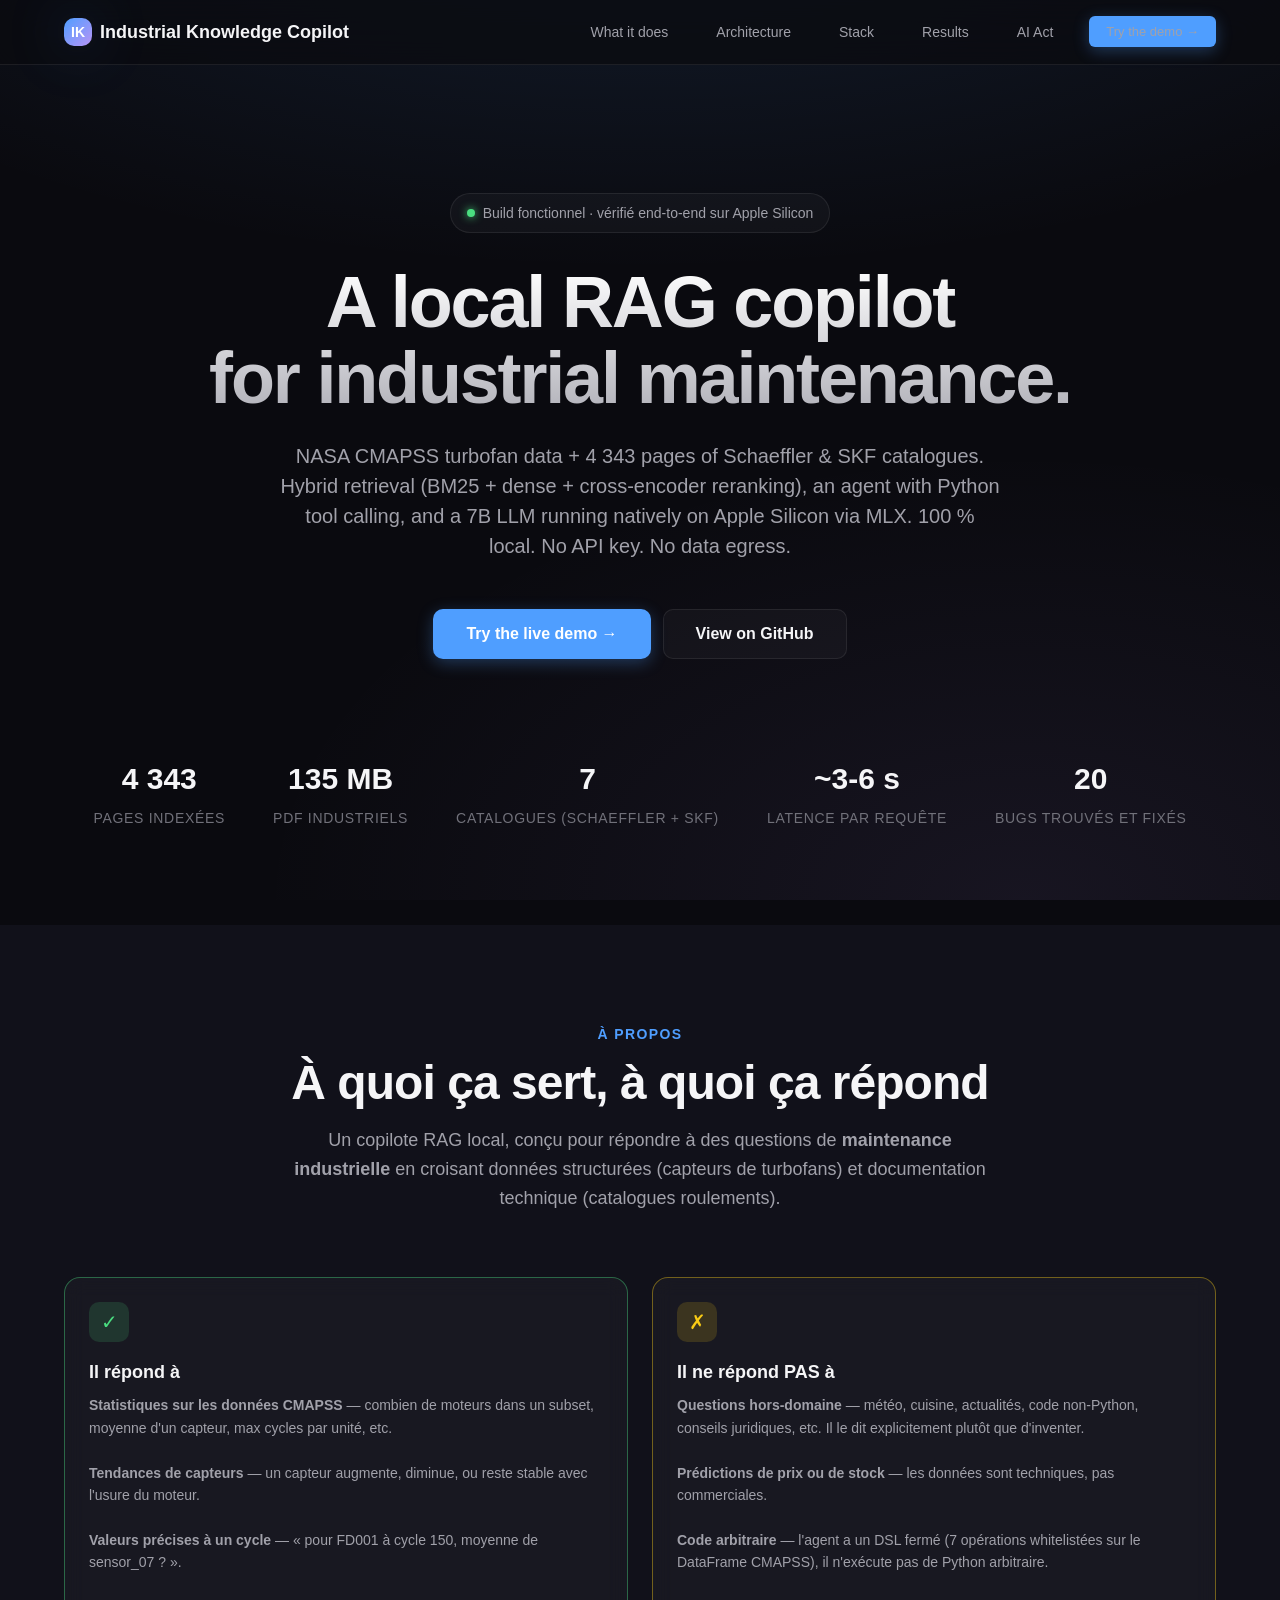
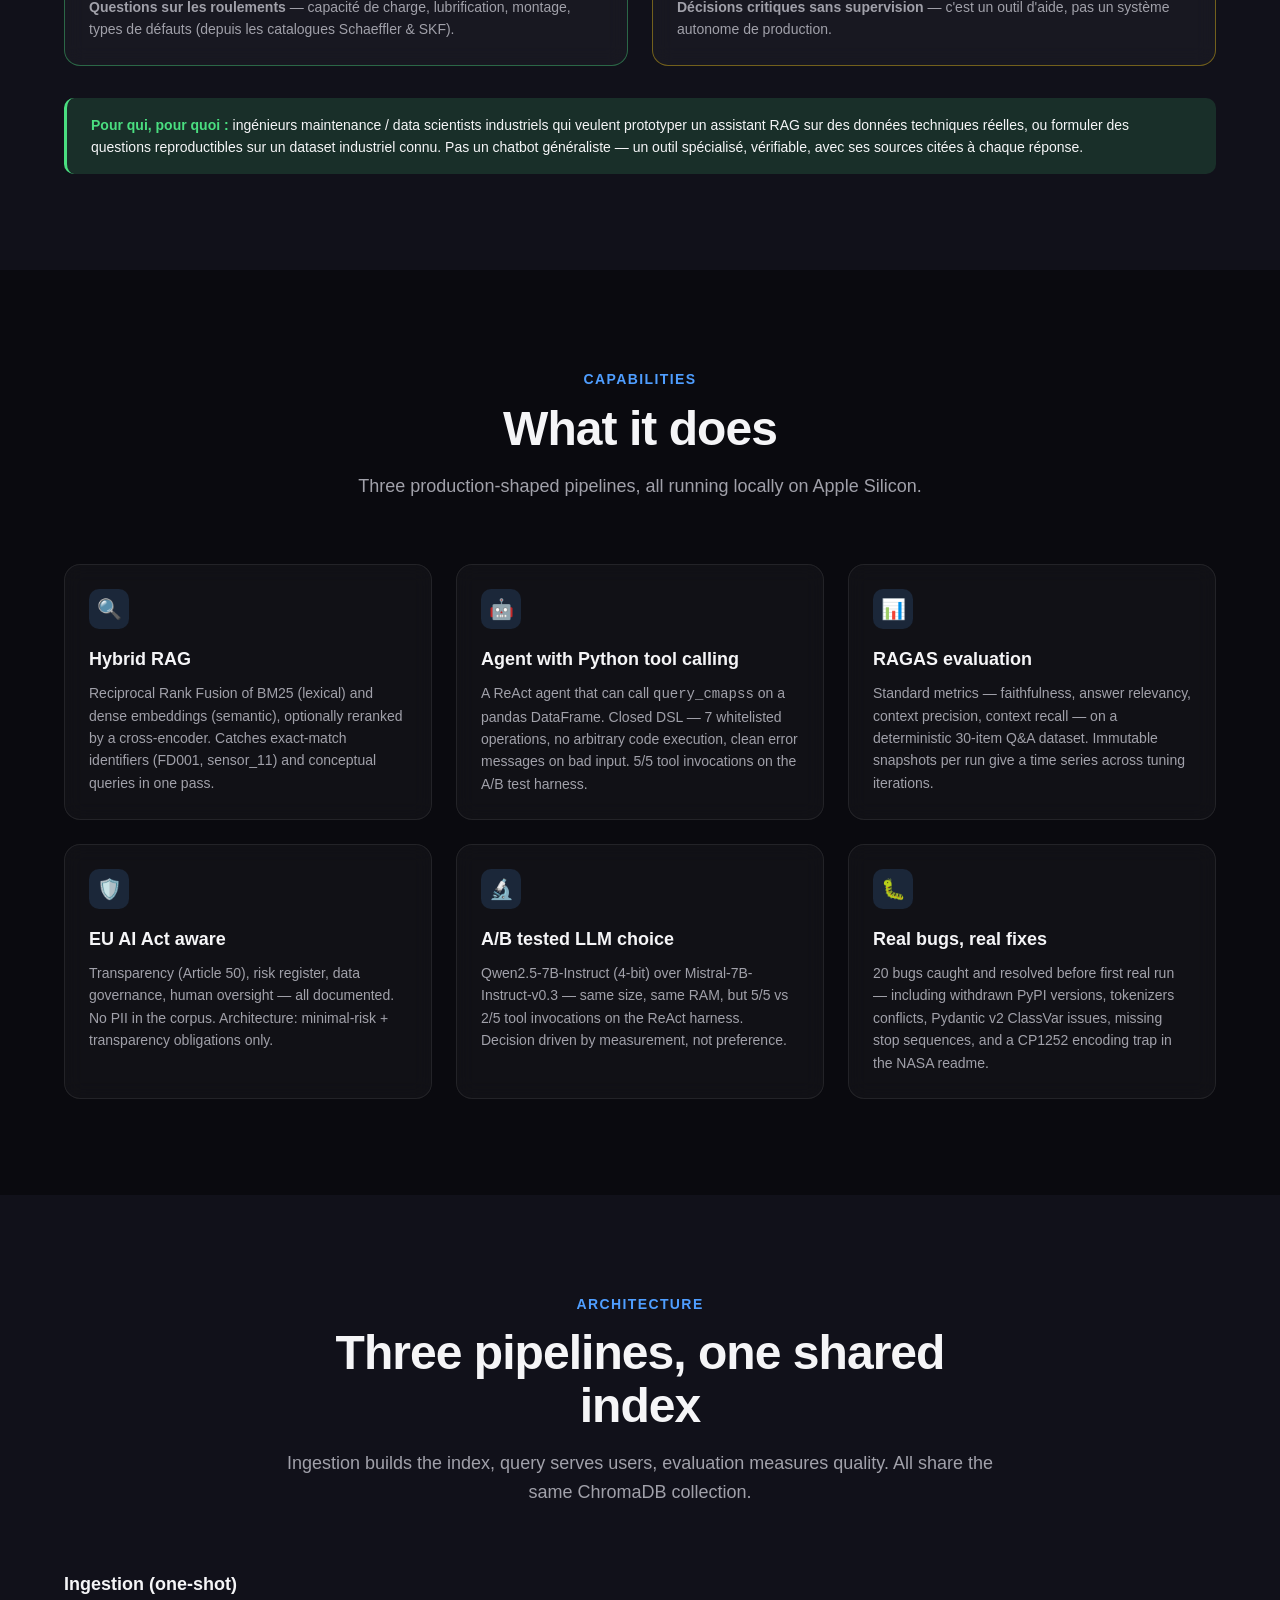
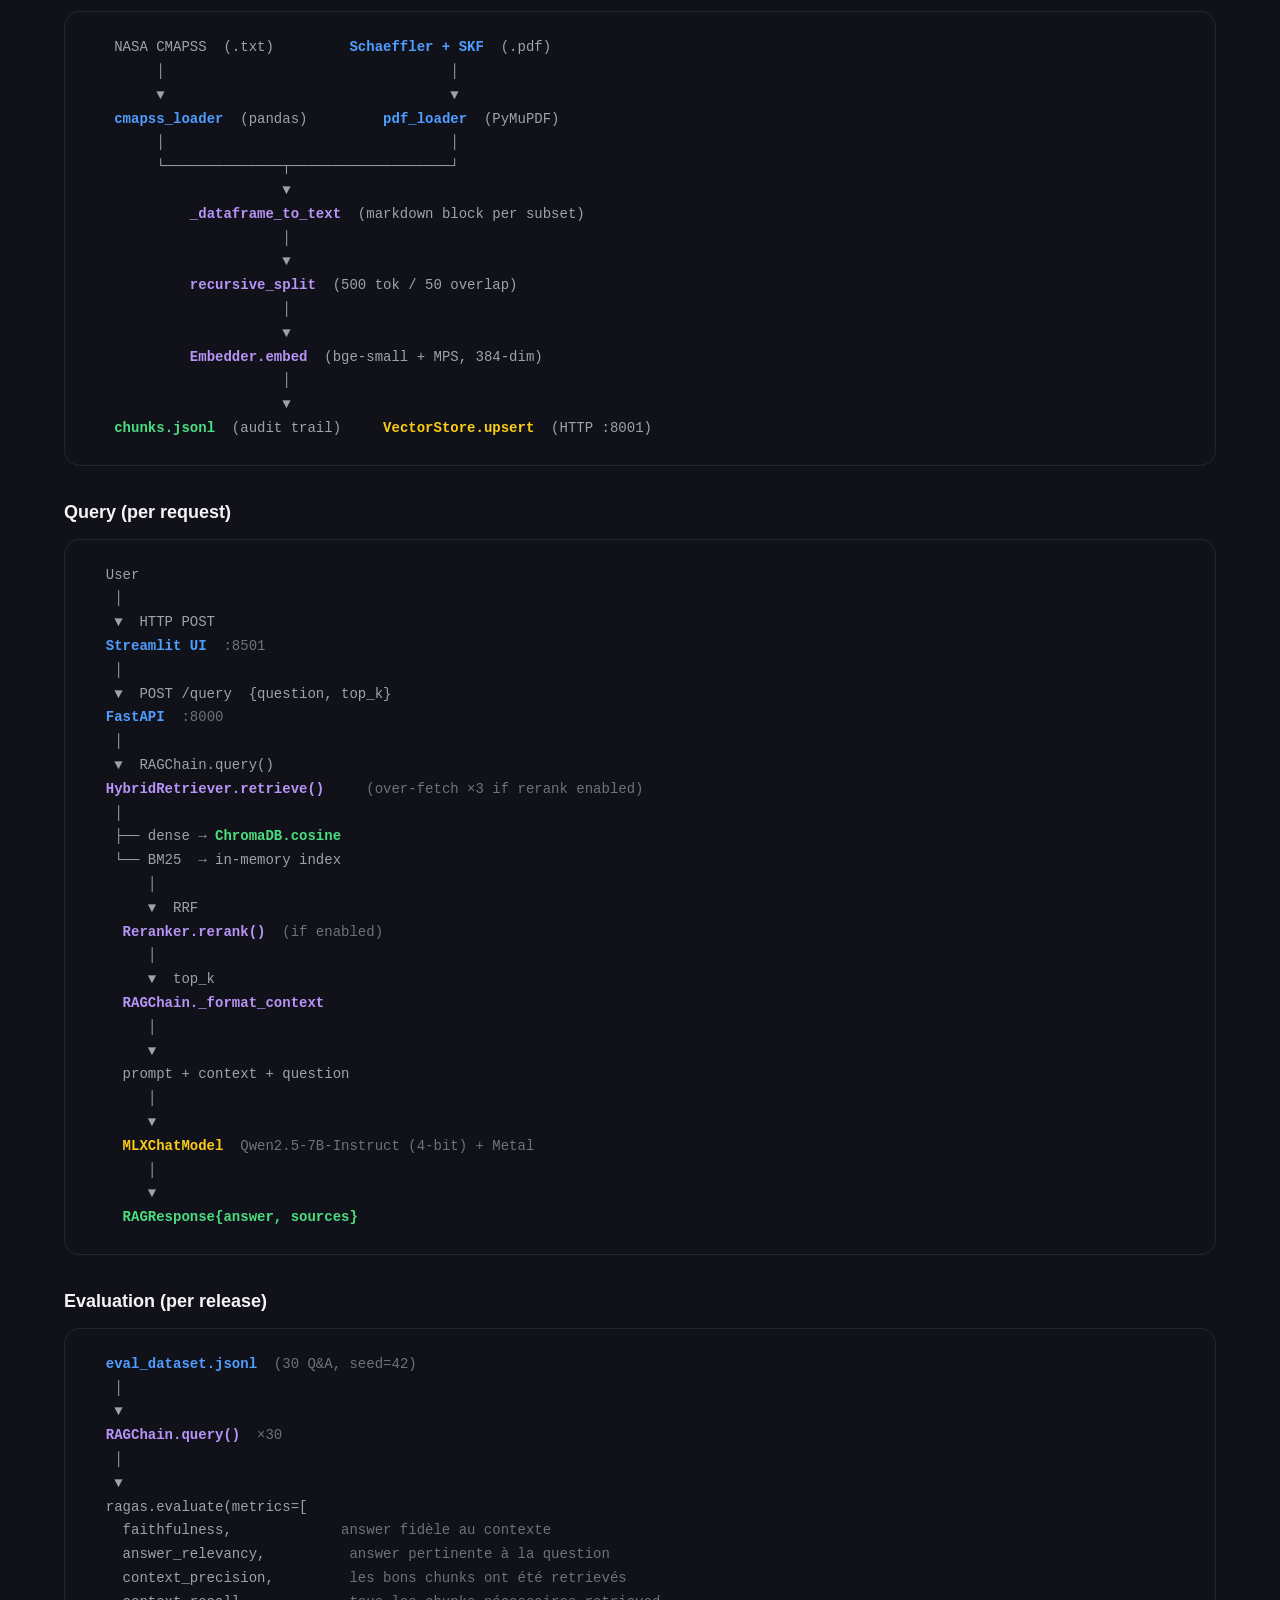
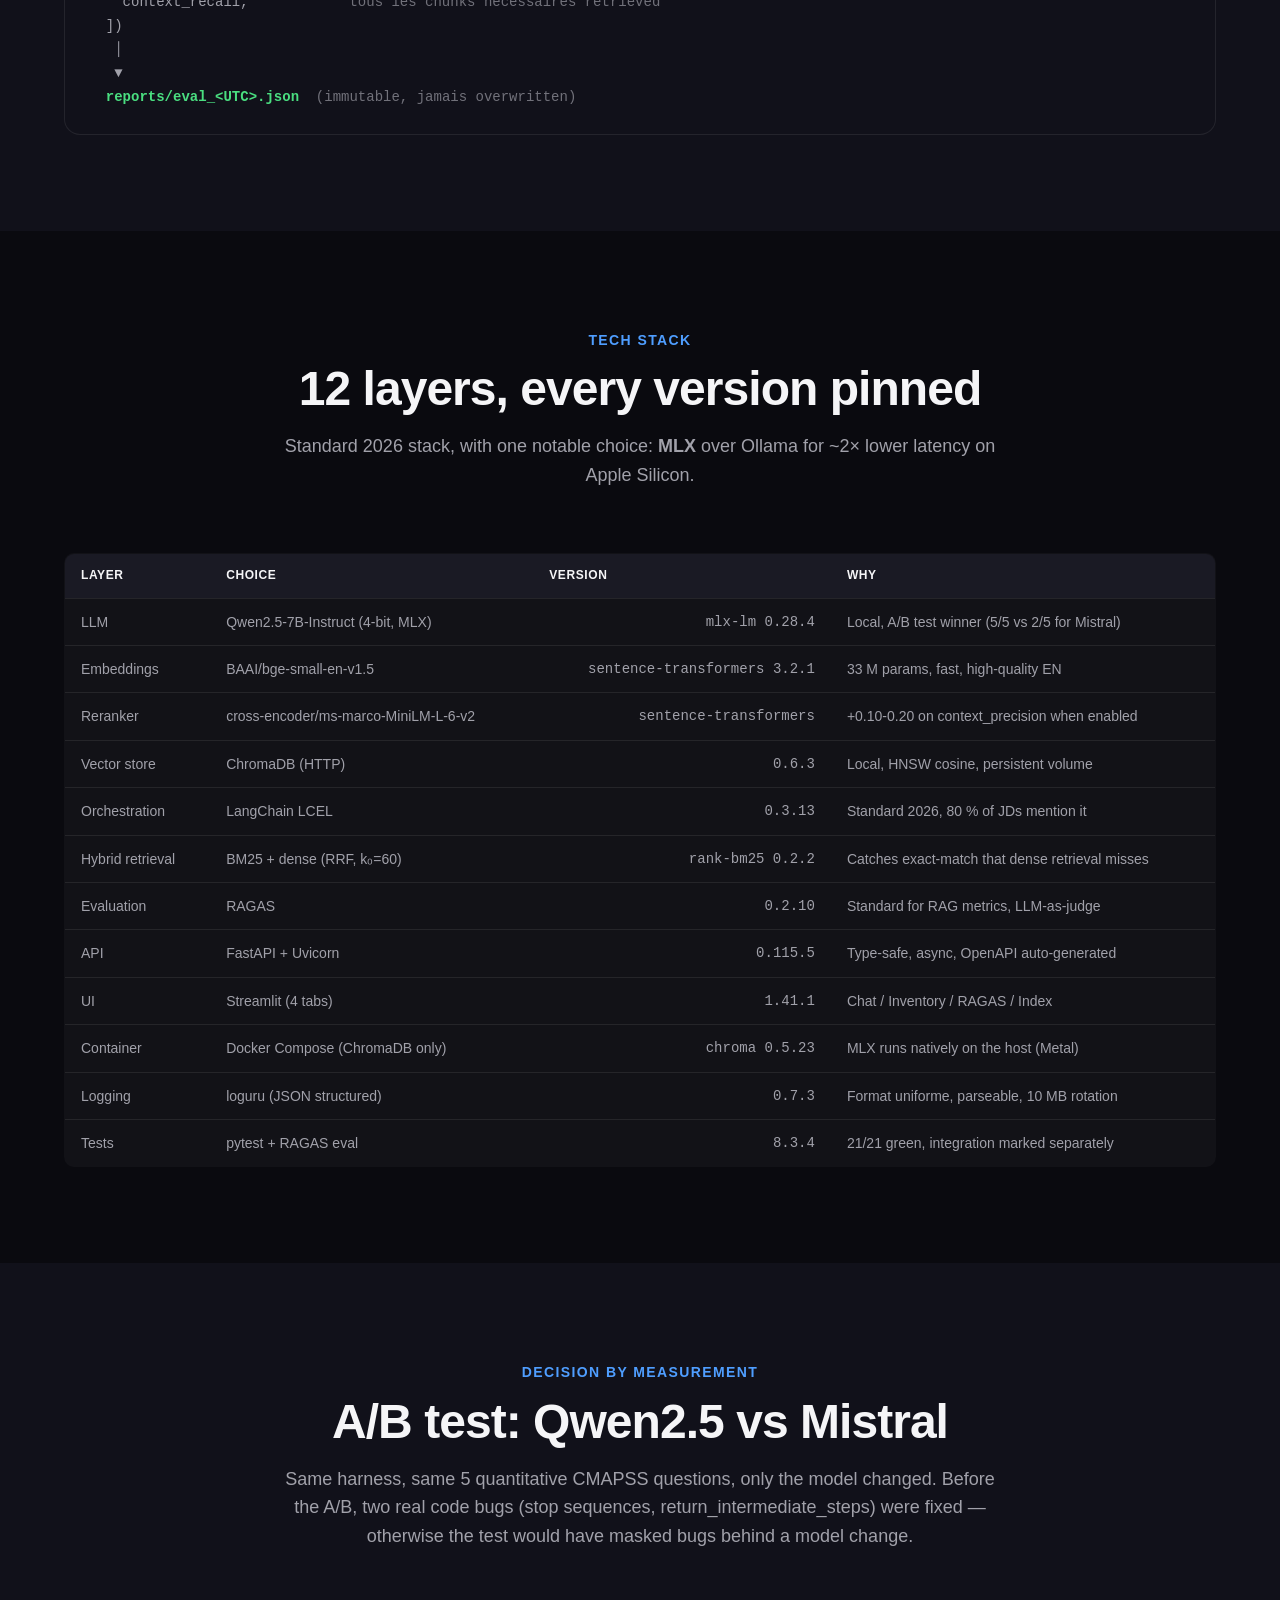
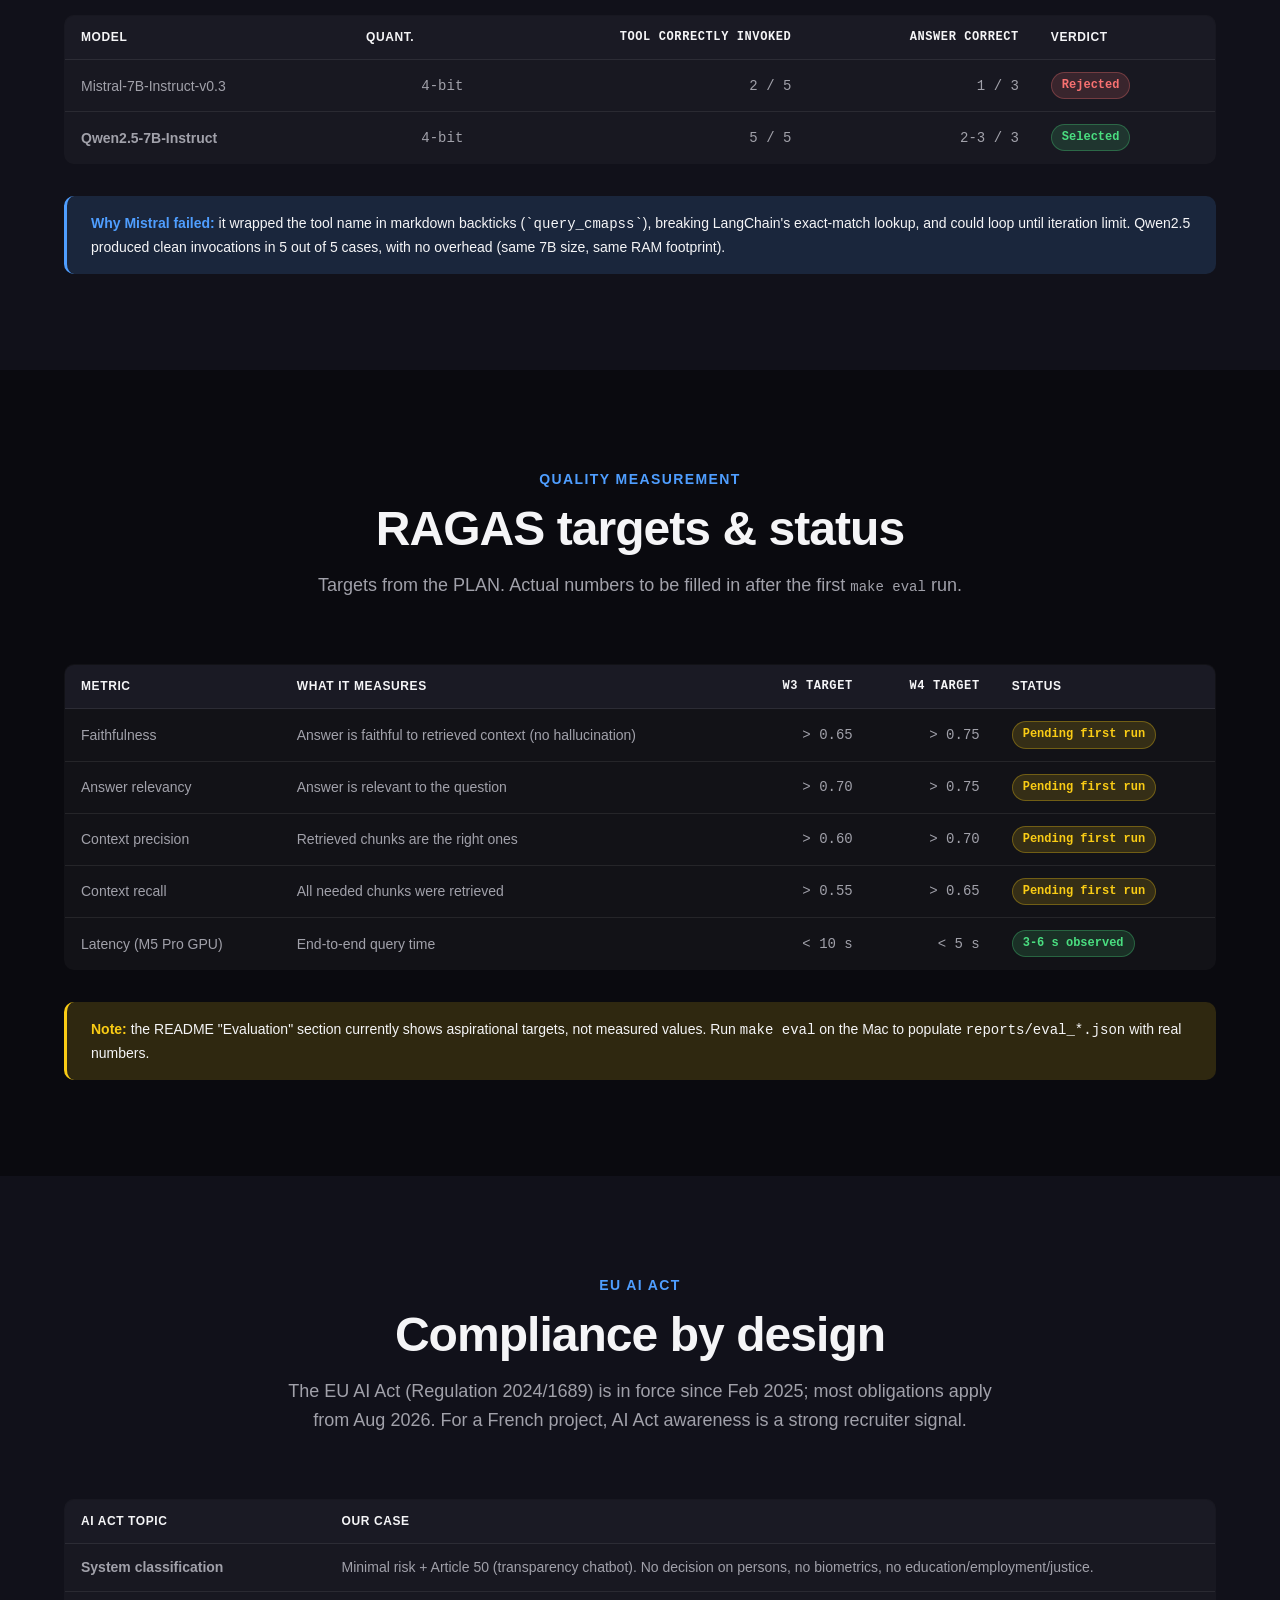
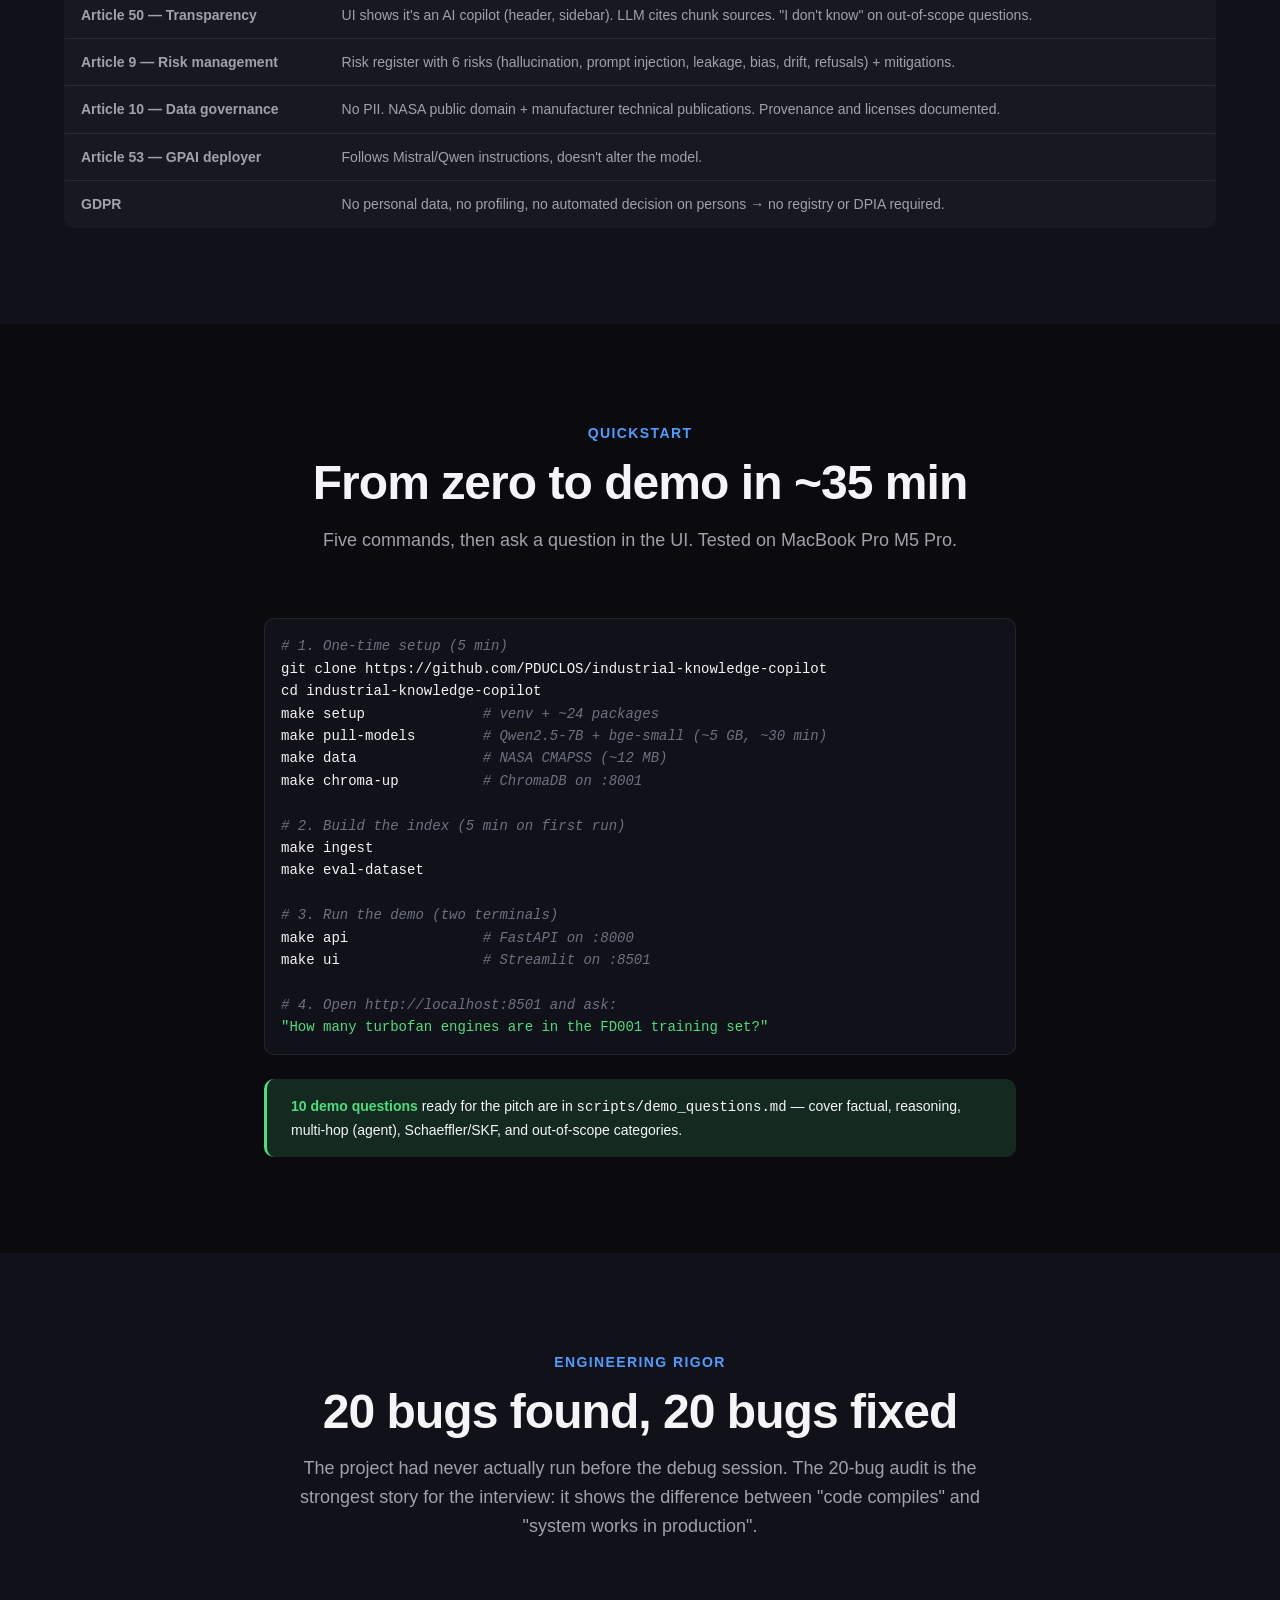
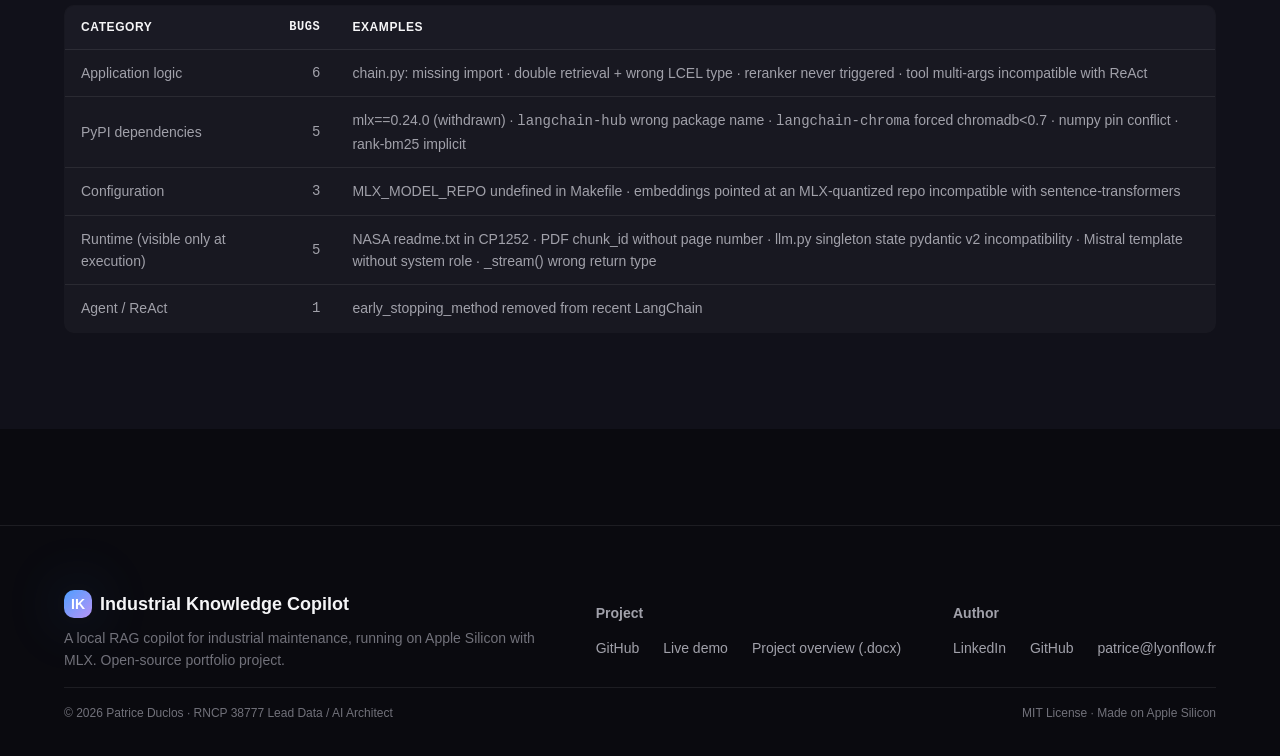
==== commit e677c0ae: "feat(ui): interface 100% en français + section 'À propos' Suite à ton message 'fait une interface en" ====
--- a/web/index.html
+++ b/web/index.html
@@ -78,6 +78,62 @@
         </div>
     </div>
 </section>
+
+<!-- ============================ WHAT IT ANSWERS ============================ -->
+<section class="section" id="about" style="background: var(--bg-secondary);">
+    <div class="container">
+        <div class="section-header">
+            <div class="section-eyebrow">À propos</div>
+            <h2 class="section-title">À quoi ça sert, à quoi ça répond</h2>
+            <p class="section-subtitle">
+                Un copilote RAG local, conçu pour répondre à des questions de
+                <strong>maintenance industrielle</strong> en croisant données structurées
+                (capteurs de turbofans) et documentation technique (catalogues roulements).
+            </p>
+        </div>
+
+        <div class="grid grid-2">
+            <div class="card" style="border-color: rgba(74, 222, 128, 0.4);">
+                <div class="card-icon" style="background: var(--success-dim); color: var(--success);">✓</div>
+                <div class="card-title">Il répond à</div>
+                <p class="card-text">
+                    <strong>Statistiques sur les données CMAPSS</strong> — combien de moteurs dans un subset,
+                    moyenne d'un capteur, max cycles par unité, etc.<br><br>
+                    <strong>Tendances de capteurs</strong> — un capteur augmente, diminue, ou reste stable
+                    avec l'usure du moteur.<br><br>
+                    <strong>Valeurs précises à un cycle</strong> — « pour FD001 à cycle 150, moyenne de sensor_07 ? ».<br><br>
+                    <strong>Questions sur les roulements</strong> — capacité de charge, lubrification,
+                    montage, types de défauts (depuis les catalogues Schaeffler &amp; SKF).
+                </p>
+            </div>
+
+            <div class="card" style="border-color: rgba(250, 204, 21, 0.4);">
+                <div class="card-icon" style="background: var(--warning-dim); color: var(--warning);">✗</div>
+                <div class="card-title">Il ne répond PAS à</div>
+                <p class="card-text">
+                    <strong>Questions hors-domaine</strong> — météo, cuisine, actualités, code non-Python,
+                    conseils juridiques, etc. Il le dit explicitement plutôt que d'inventer.<br><br>
+                    <strong>Prédictions de prix ou de stock</strong> — les données sont
+                    techniques, pas commerciales.<br><br>
+                    <strong>Code arbitraire</strong> — l'agent a un DSL fermé (7 opérations
+                    whitelistées sur le DataFrame CMAPSS), il n'exécute pas de Python
+                    arbitraire.<br><br>
+                    <strong>Décisions critiques sans supervision</strong> — c'est un outil
+                    d'aide, pas un système autonome de production.
+                </p>
+            </div>
+        </div>
+
+        <div class="callout callout-success mt-6">
+            <strong>Pour qui, pour quoi :</strong> ingénieurs maintenance / data scientists
+            industriels qui veulent prototyper un assistant RAG sur des données
+            techniques réelles, ou formuler des questions reproductibles sur un
+            dataset industriel connu. Pas un chatbot généraliste — un outil
+            spécialisé, vérifiable, avec ses sources citées à chaque réponse.
+        </div>
+    </div>
+</section>
+
 
 <!-- ============================ WHAT IT DOES ============================ -->
 <section class="section" id="what">
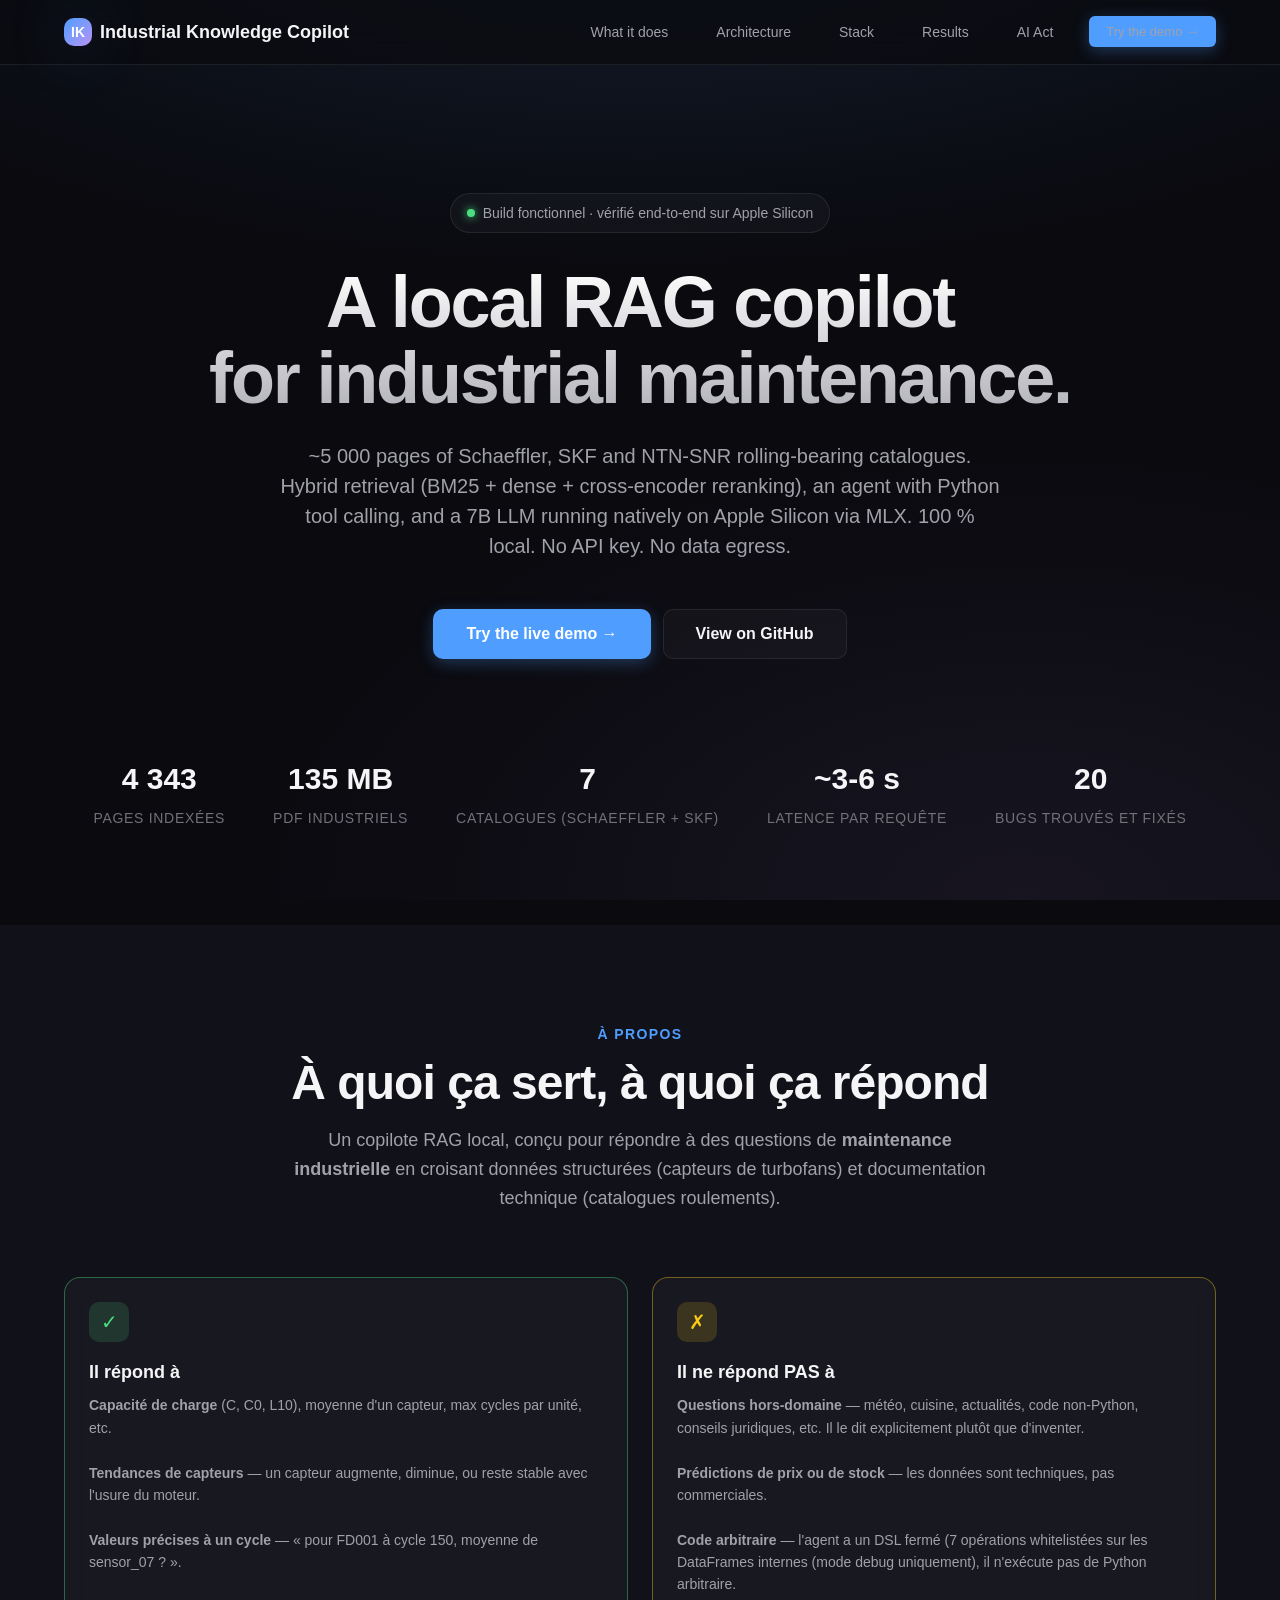
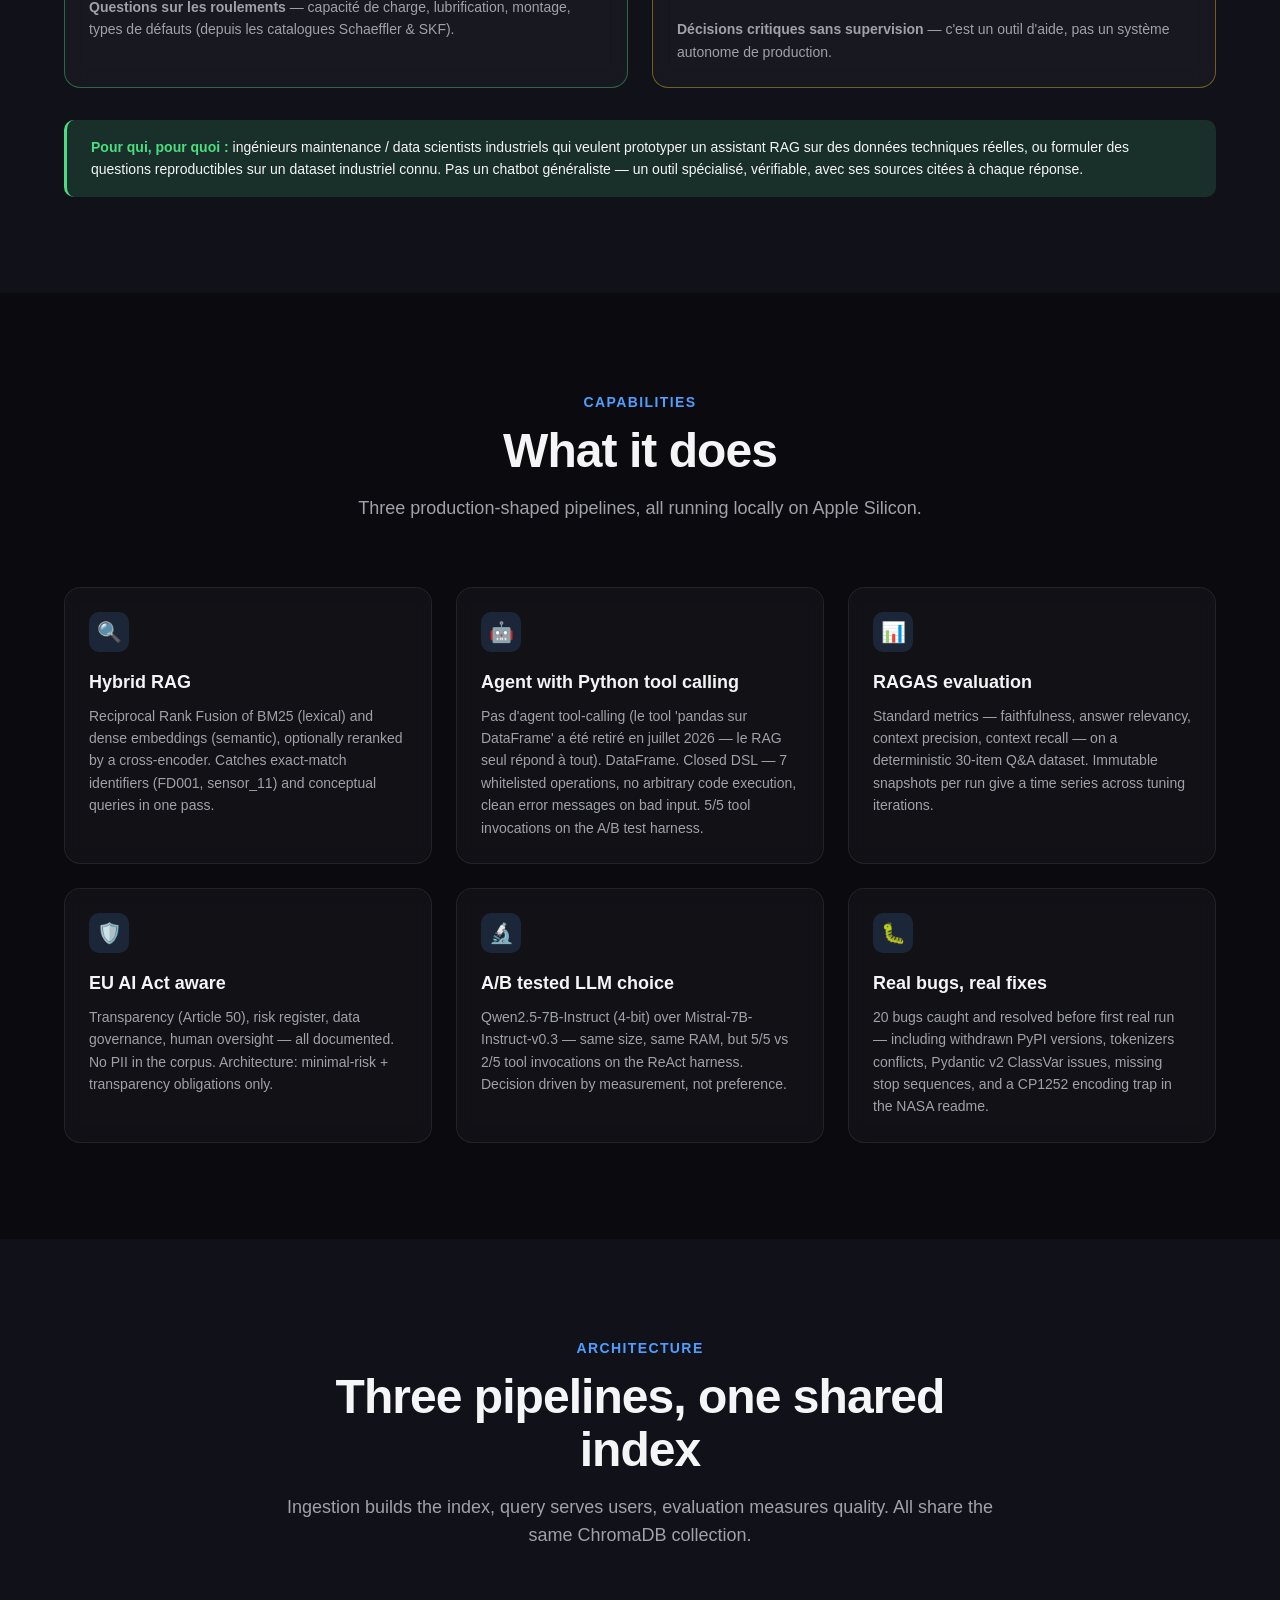
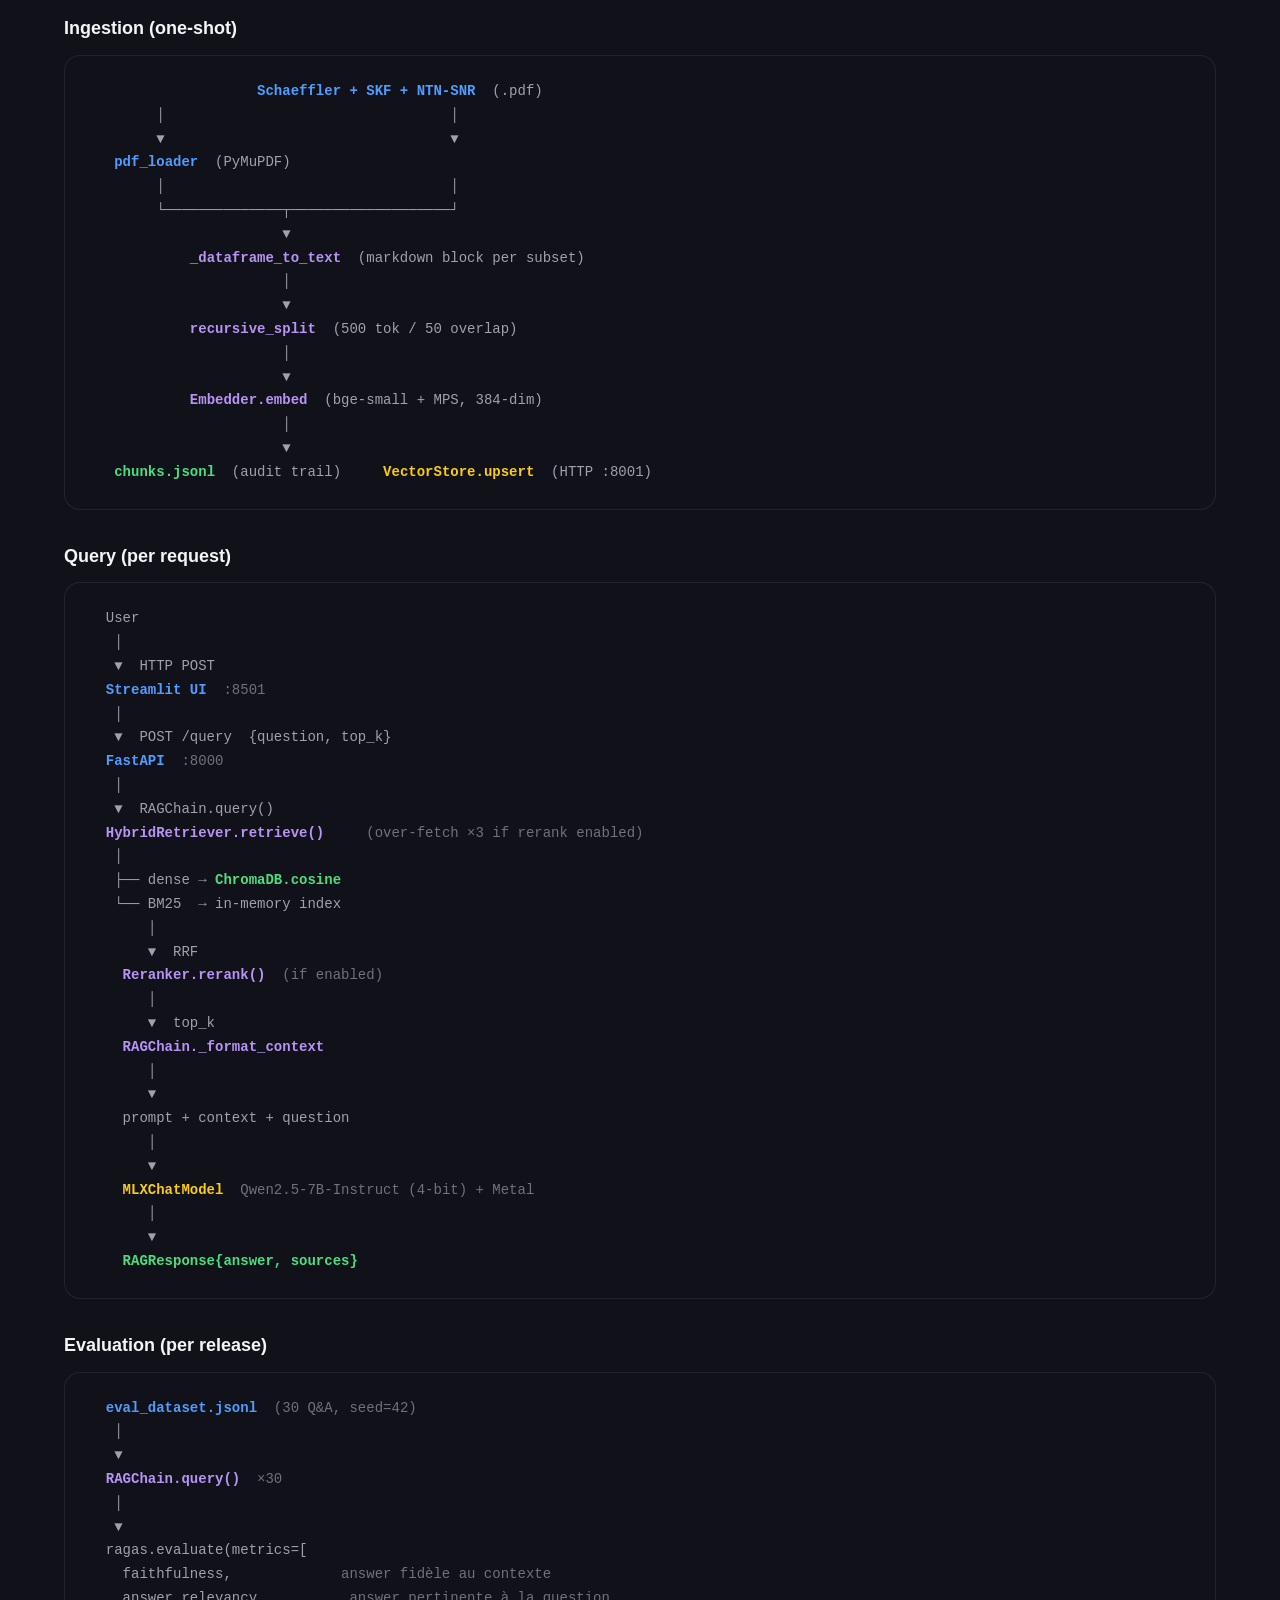
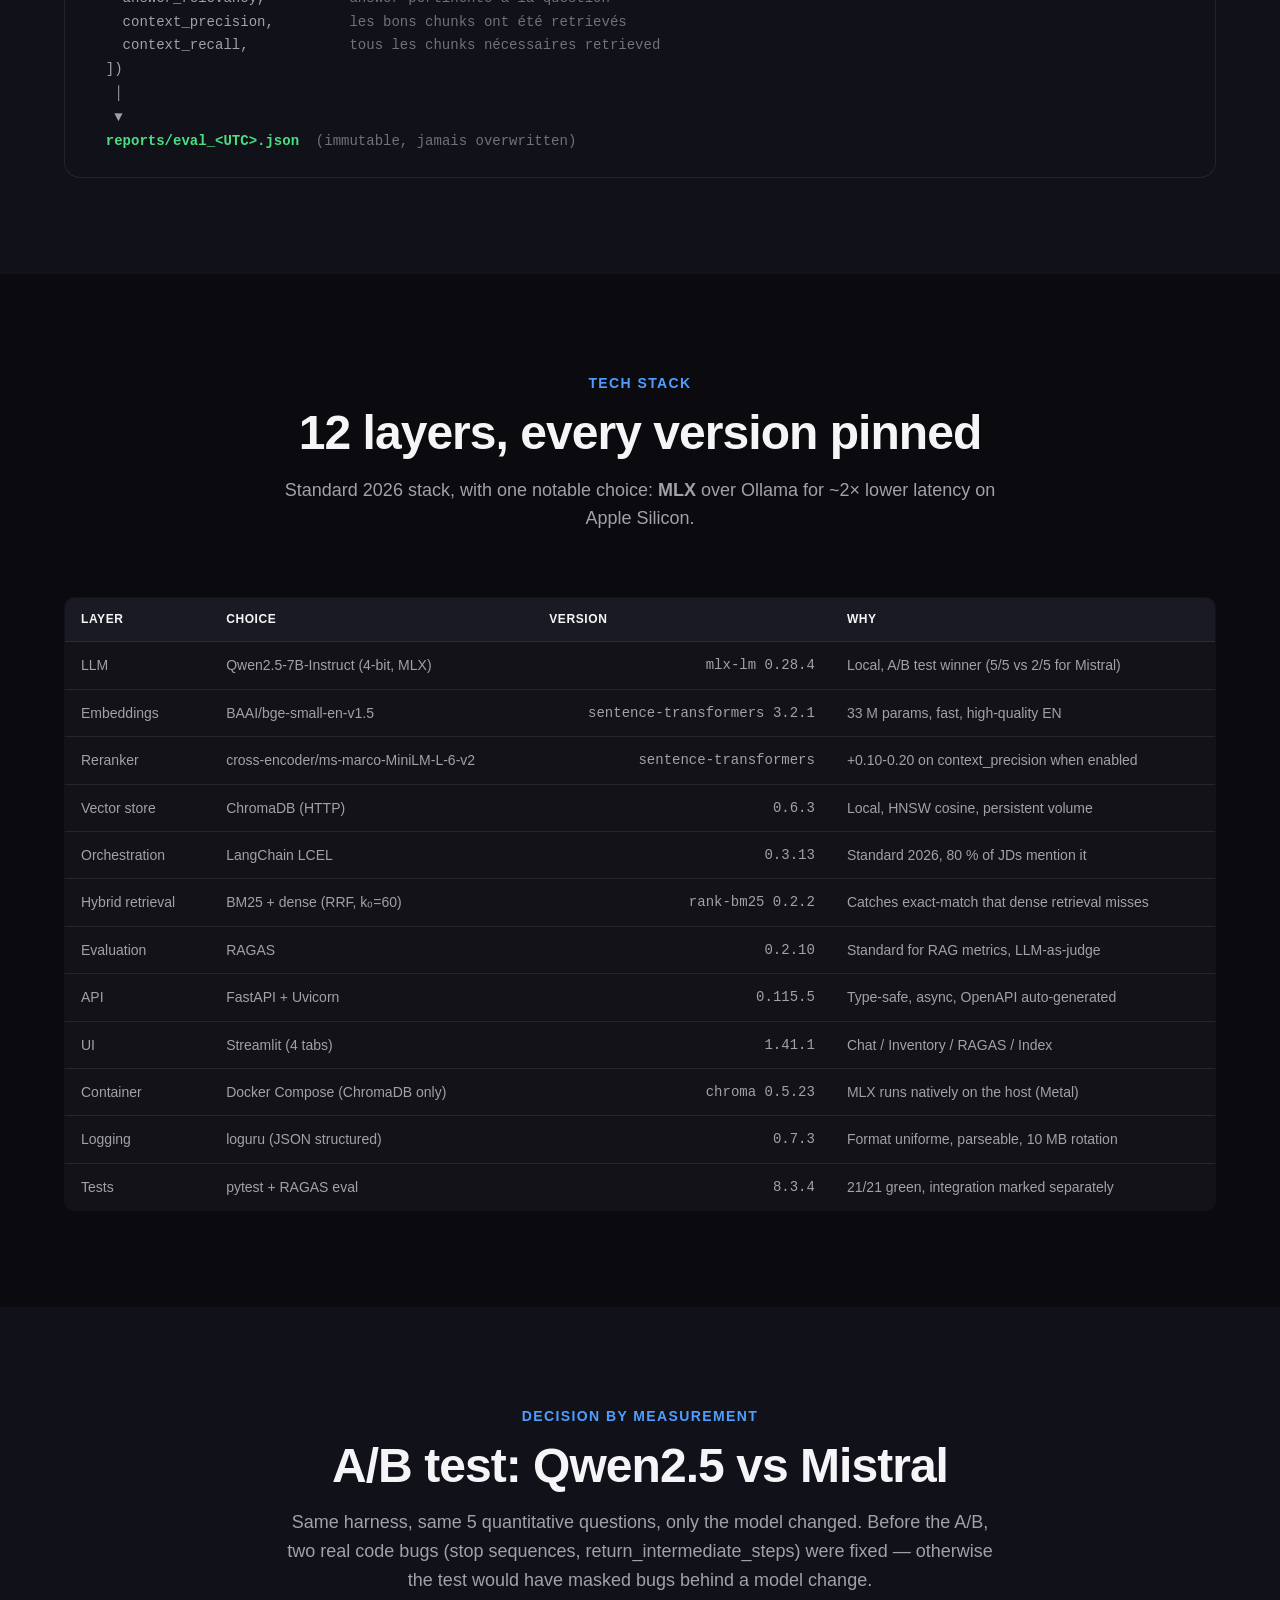
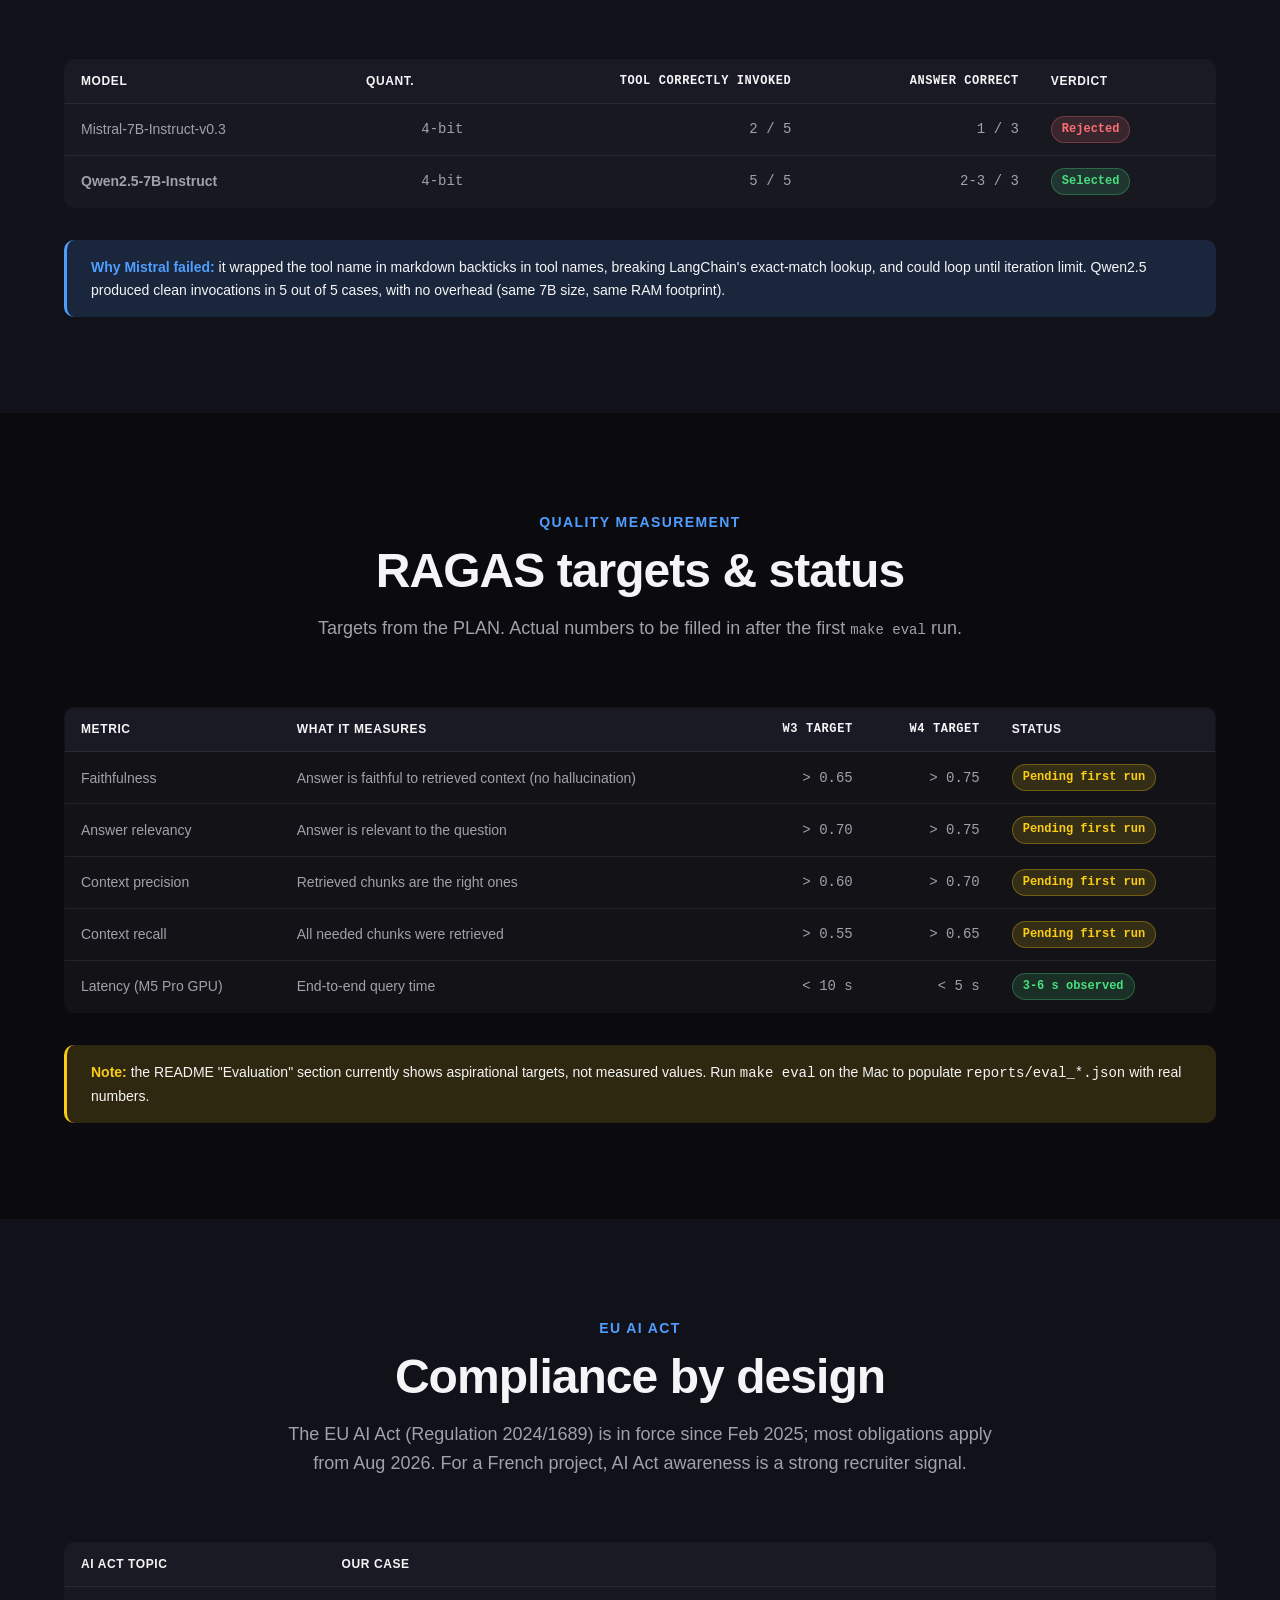
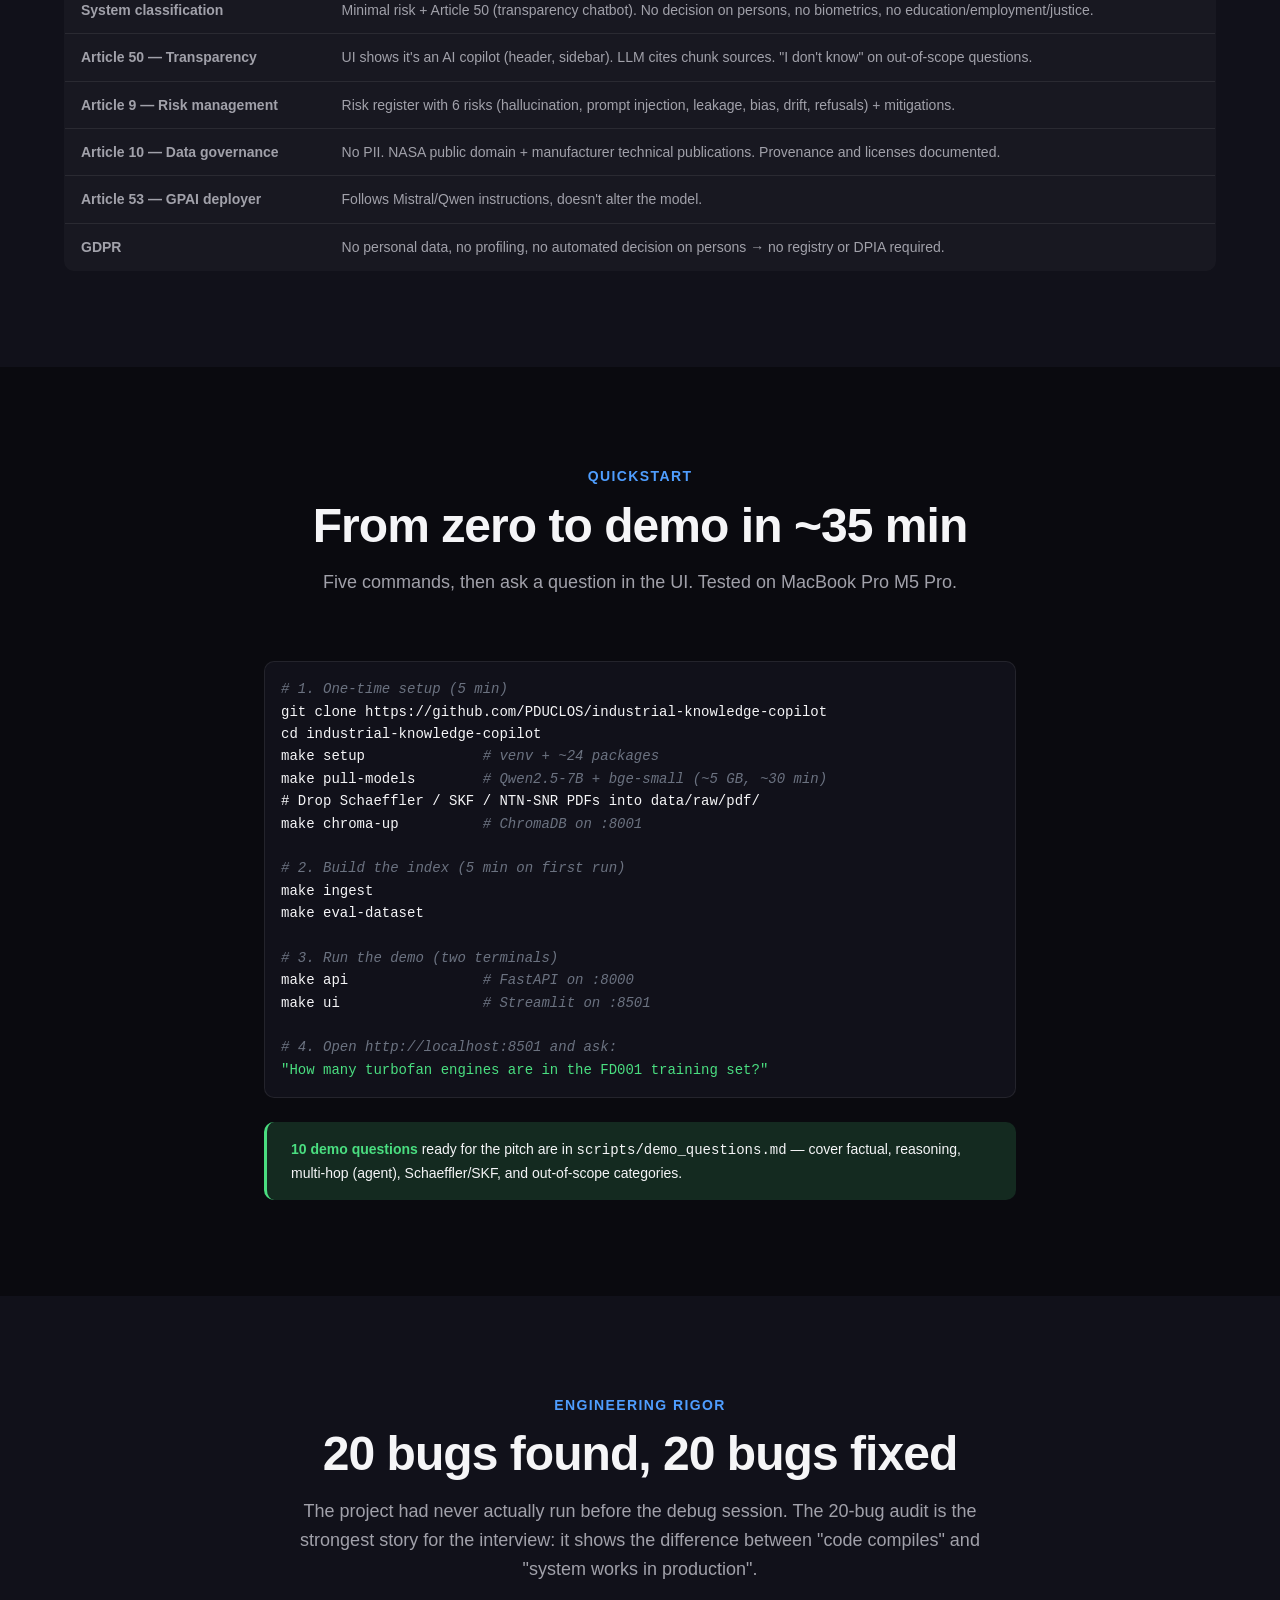
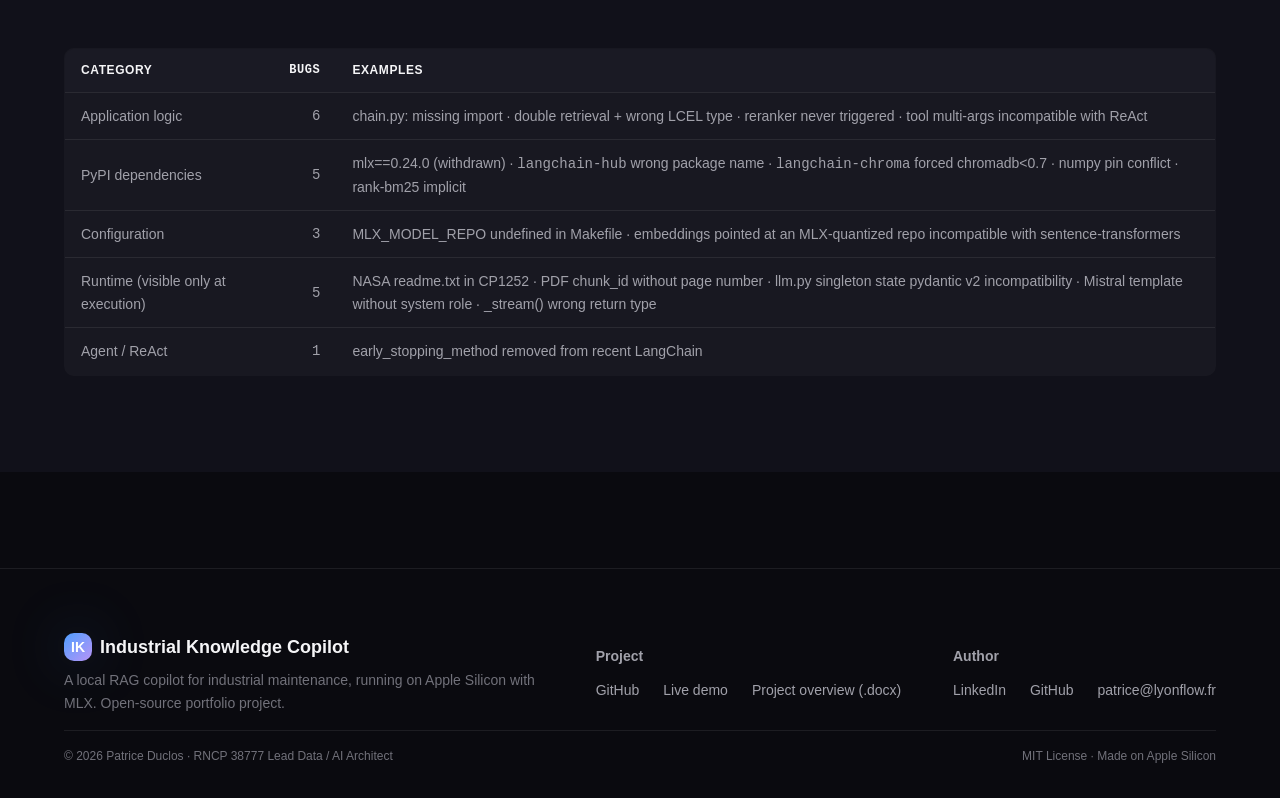
==== commit ef30e32e: "refactor(corpus): drop CMAPSS entirely, focus 100% on bearing catalogues Major pivot after a critica" ====
--- a/web/index.html
+++ b/web/index.html
@@ -39,7 +39,7 @@
         <h1>A local RAG copilot<br>for industrial maintenance.</h1>
 
         <p class="lead">
-            NASA CMAPSS turbofan data + 4 343 pages of Schaeffler &amp; SKF catalogues.
+            ~5 000 pages of Schaeffler, SKF and NTN-SNR rolling-bearing catalogues.
             Hybrid retrieval (BM25 + dense + cross-encoder reranking), an agent with
             Python tool calling, and a 7B LLM running natively on Apple Silicon via MLX.
             100 % local. No API key. No data egress.
@@ -97,7 +97,7 @@
                 <div class="card-icon" style="background: var(--success-dim); color: var(--success);">✓</div>
                 <div class="card-title">Il répond à</div>
                 <p class="card-text">
-                    <strong>Statistiques sur les données CMAPSS</strong> — combien de moteurs dans un subset,
+                    <strong>Capacité de charge</strong> (C, C0, L10),
                     moyenne d'un capteur, max cycles par unité, etc.<br><br>
                     <strong>Tendances de capteurs</strong> — un capteur augmente, diminue, ou reste stable
                     avec l'usure du moteur.<br><br>
@@ -116,7 +116,7 @@
                     <strong>Prédictions de prix ou de stock</strong> — les données sont
                     techniques, pas commerciales.<br><br>
                     <strong>Code arbitraire</strong> — l'agent a un DSL fermé (7 opérations
-                    whitelistées sur le DataFrame CMAPSS), il n'exécute pas de Python
+                    whitelistées sur les DataFrames internes (mode debug uniquement), il n'exécute pas de Python
                     arbitraire.<br><br>
                     <strong>Décisions critiques sans supervision</strong> — c'est un outil
                     d'aide, pas un système autonome de production.
@@ -162,7 +162,7 @@
                 <div class="card-icon">🤖</div>
                 <div class="card-title">Agent with Python tool calling</div>
                 <p class="card-text">
-                    A ReAct agent that can call <code>query_cmapss</code> on a pandas
+                    Pas d'agent tool-calling (le tool 'pandas sur DataFrame' a été retiré en juillet 2026 — le RAG seul répond à tout).
                     DataFrame. Closed DSL — 7 whitelisted operations, no arbitrary
                     code execution, clean error messages on bad input. 5/5 tool
                     invocations on the A/B test harness.
@@ -227,10 +227,10 @@
         </div>
 
         <h3 class="mt-6" style="font-size: var(--text-lg); margin-bottom: var(--space-3);">Ingestion (one-shot)</h3>
-<div class="flow-diagram">   NASA CMAPSS  (.txt)         <span class="accent">Schaeffler + SKF</span>  (.pdf)
+<div class="flow-diagram">                    <span class="accent">Schaeffler + SKF + NTN-SNR</span>  (.pdf)
         │                                  │
         ▼                                  ▼
-   <span class="accent">cmapss_loader</span>  (pandas)         <span class="accent">pdf_loader</span>  (PyMuPDF)
+   <span class="accent">pdf_loader</span>  (PyMuPDF)
         │                                  │
         └──────────────┬───────────────────┘
                        ▼
@@ -342,7 +342,7 @@
             <div class="section-eyebrow">Decision by measurement</div>
             <h2 class="section-title">A/B test: Qwen2.5 vs Mistral</h2>
             <p class="section-subtitle">
-                Same harness, same 5 quantitative CMAPSS questions, only the model changed.
+                Same harness, same 5 quantitative questions, only the model changed.
                 Before the A/B, two real code bugs (stop sequences, return_intermediate_steps)
                 were fixed — otherwise the test would have masked bugs behind a model change.
             </p>
@@ -380,7 +380,7 @@
 
         <div class="callout mt-6">
             <strong>Why Mistral failed:</strong> it wrapped the tool name in markdown
-            backticks (<code>`query_cmapss`</code>), breaking LangChain's exact-match lookup,
+            backticks in tool names, breaking LangChain's exact-match lookup,
             and could loop until iteration limit. Qwen2.5 produced clean invocations
             in 5 out of 5 cases, with no overhead (same 7B size, same RAM footprint).
         </div>
@@ -508,7 +508,7 @@
 cd industrial-knowledge-copilot
 make setup              <span class="c"># venv + ~24 packages</span>
 make pull-models        <span class="c"># Qwen2.5-7B + bge-small (~5 GB, ~30 min)</span>
-make data               <span class="c"># NASA CMAPSS (~12 MB)</span>
+# Drop Schaeffler / SKF / NTN-SNR PDFs into data/raw/pdf/
 make chroma-up          <span class="c"># ChromaDB on :8001</span>
 
 <span class="c"># 2. Build the index (5 min on first run)</span>
